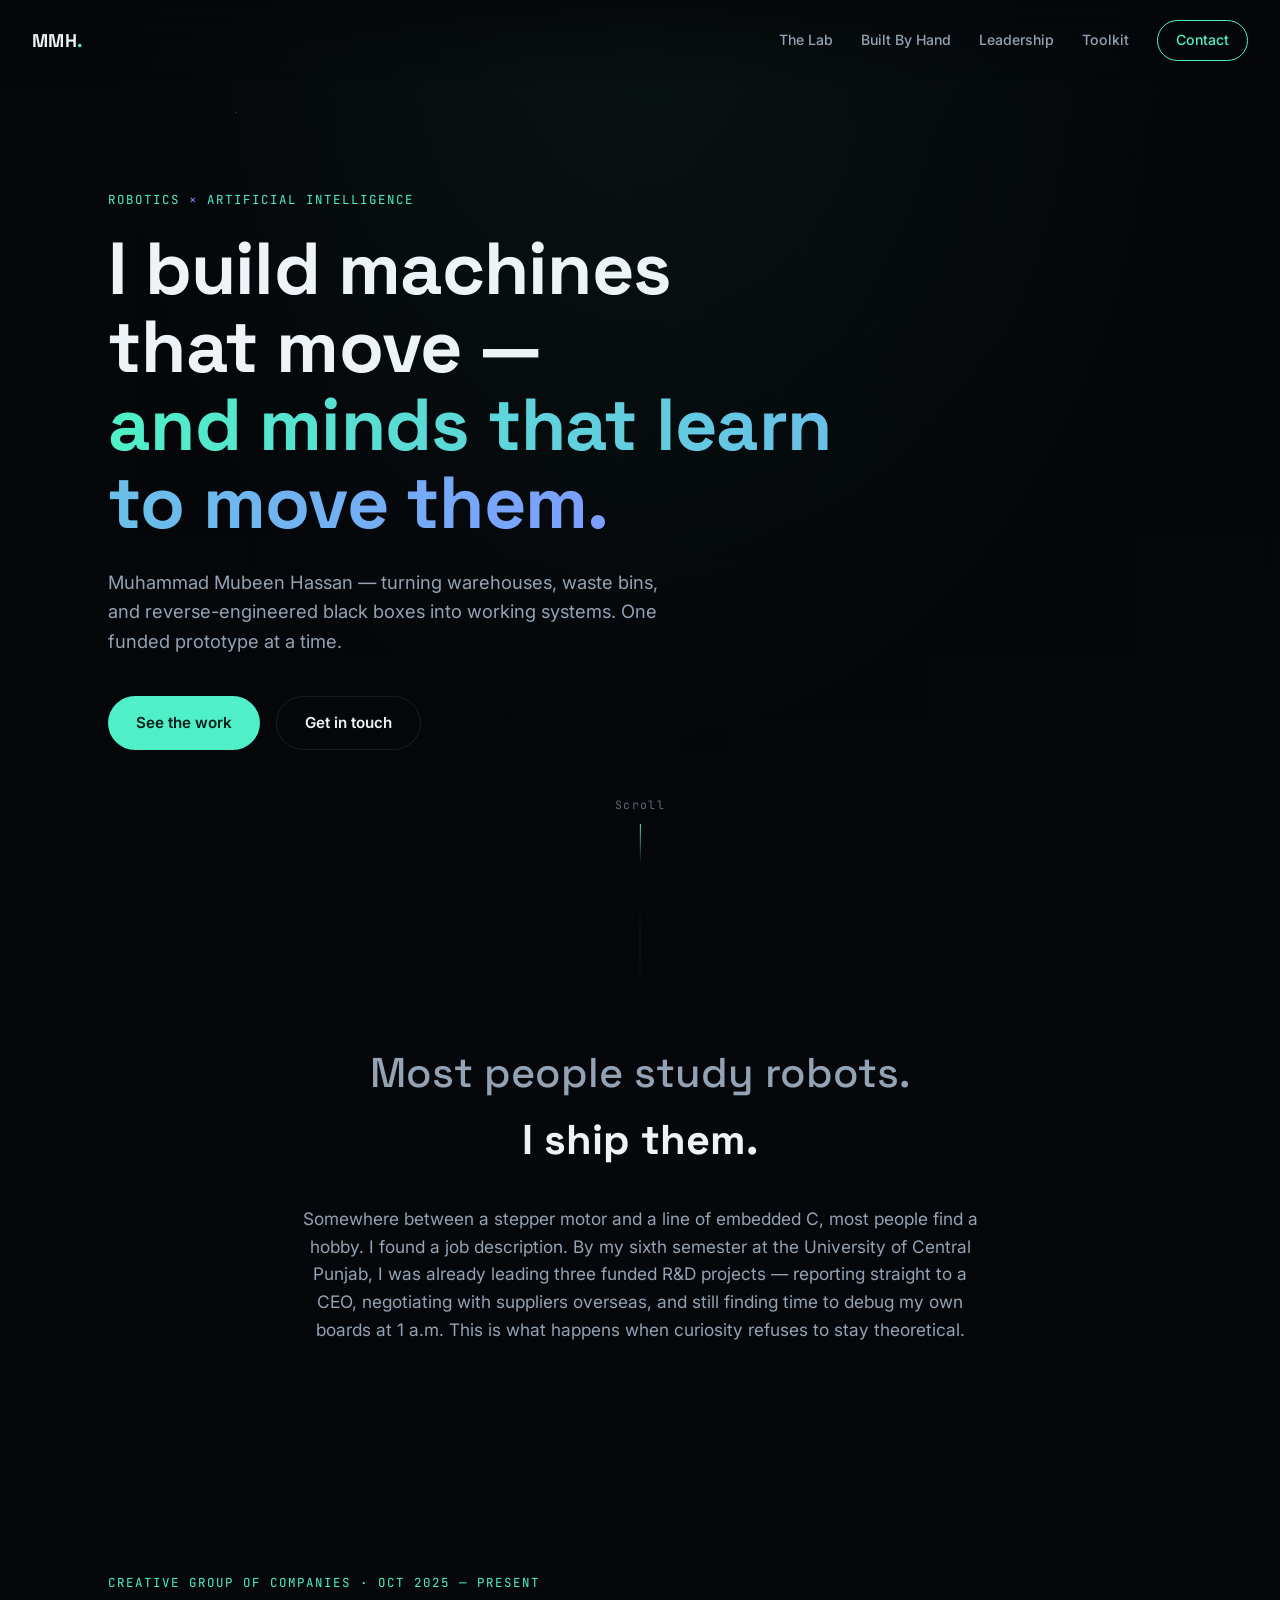
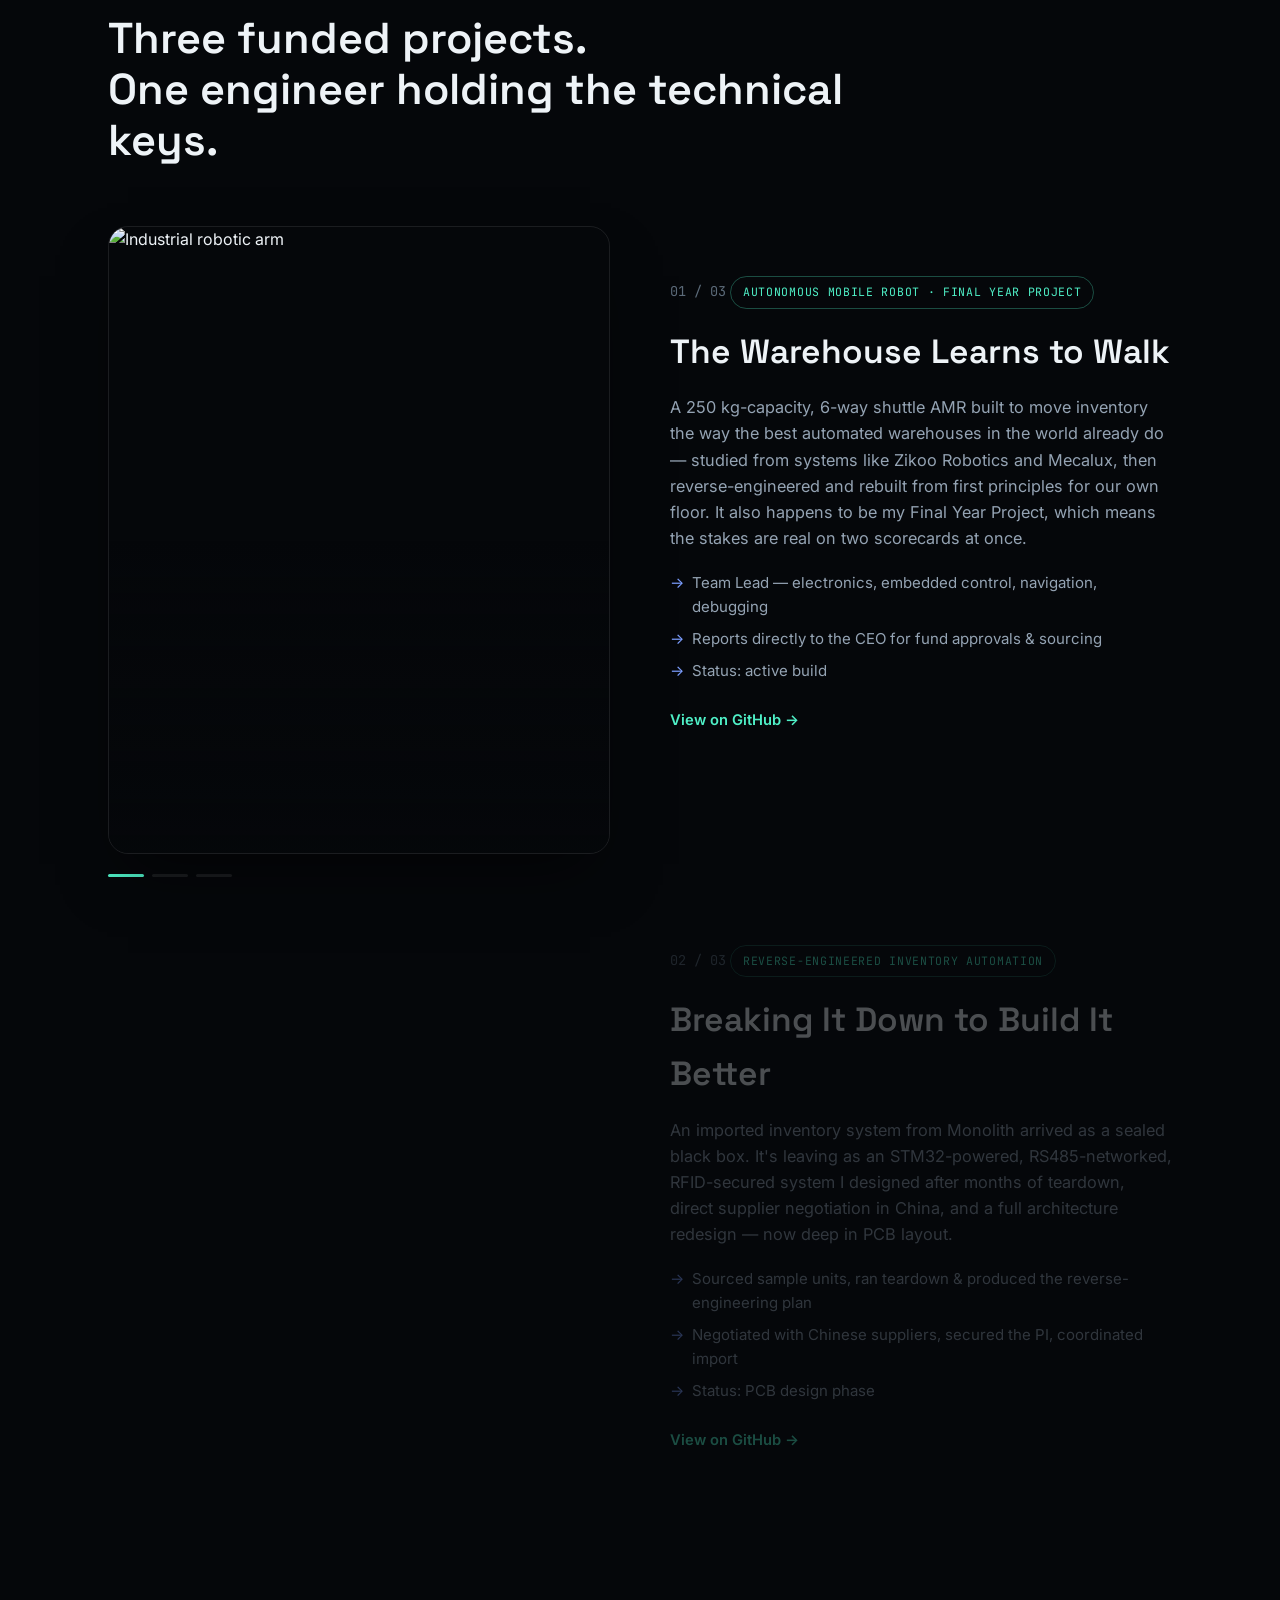
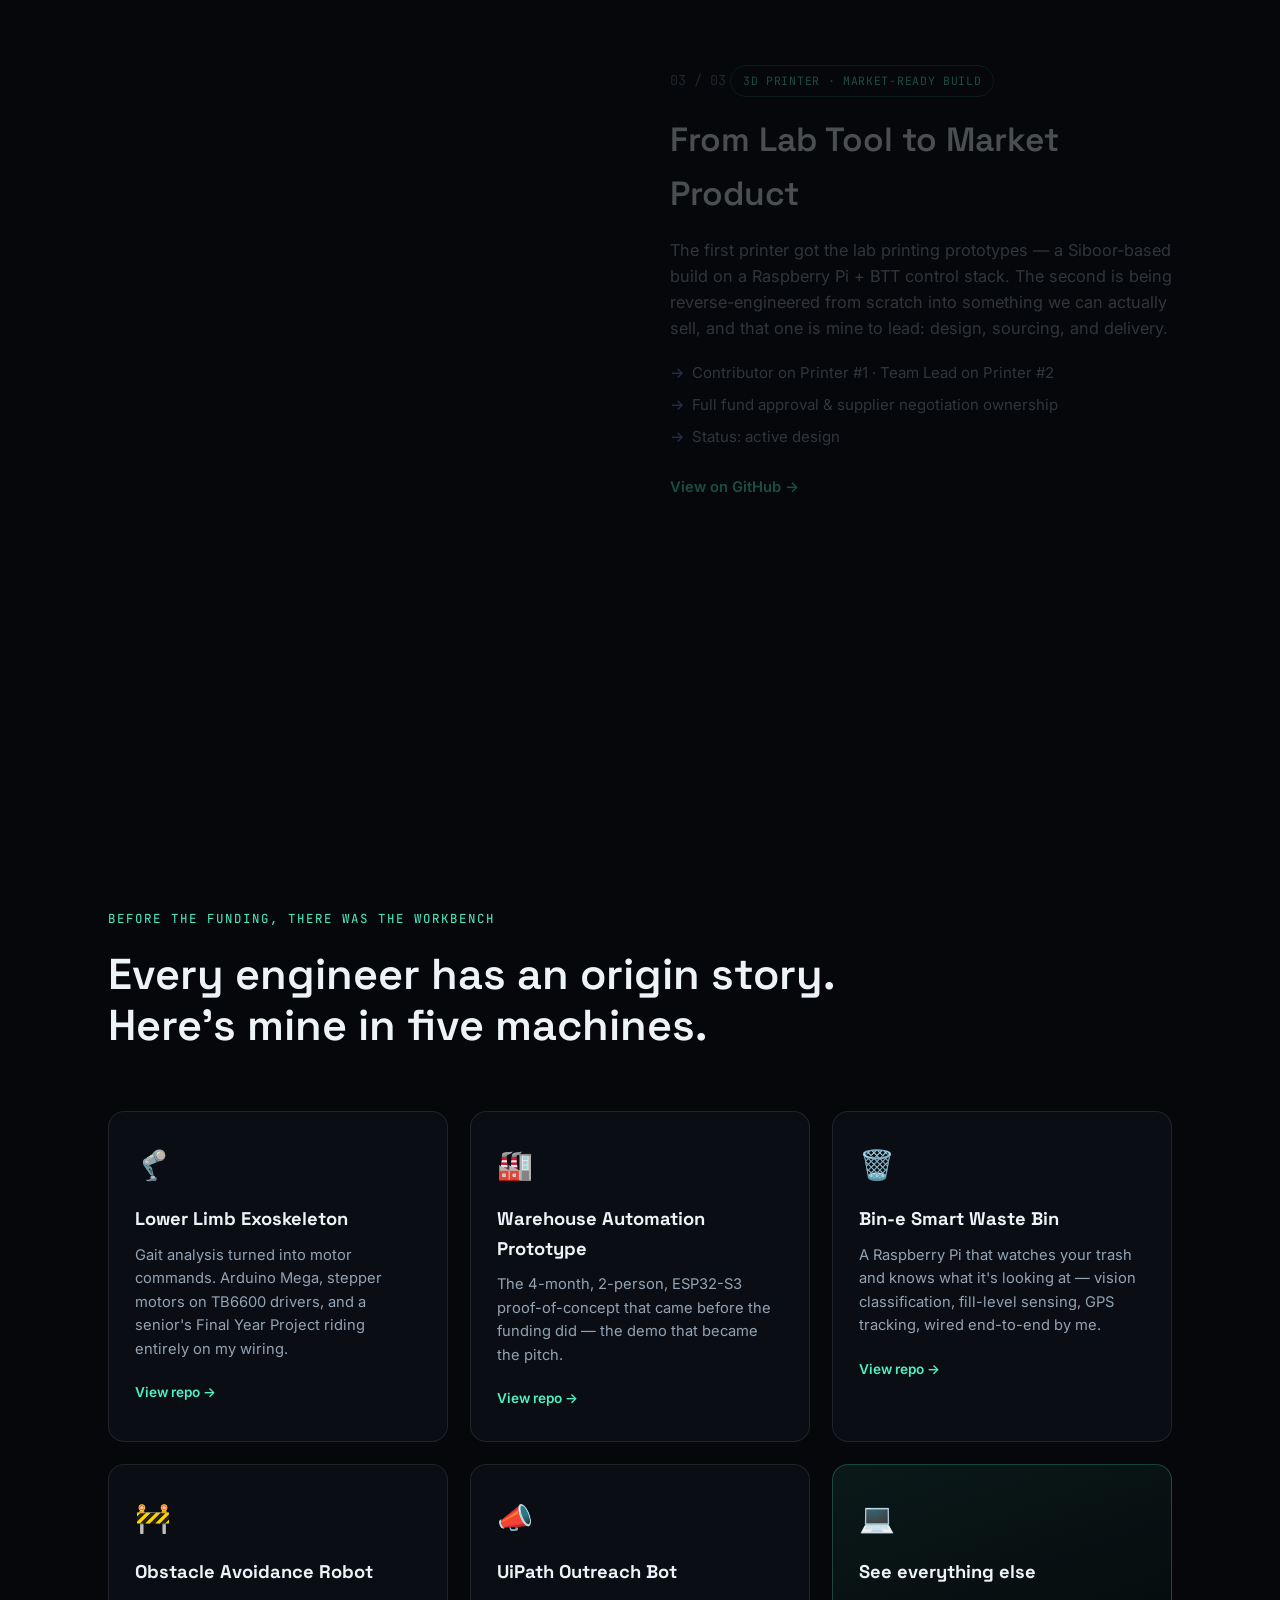
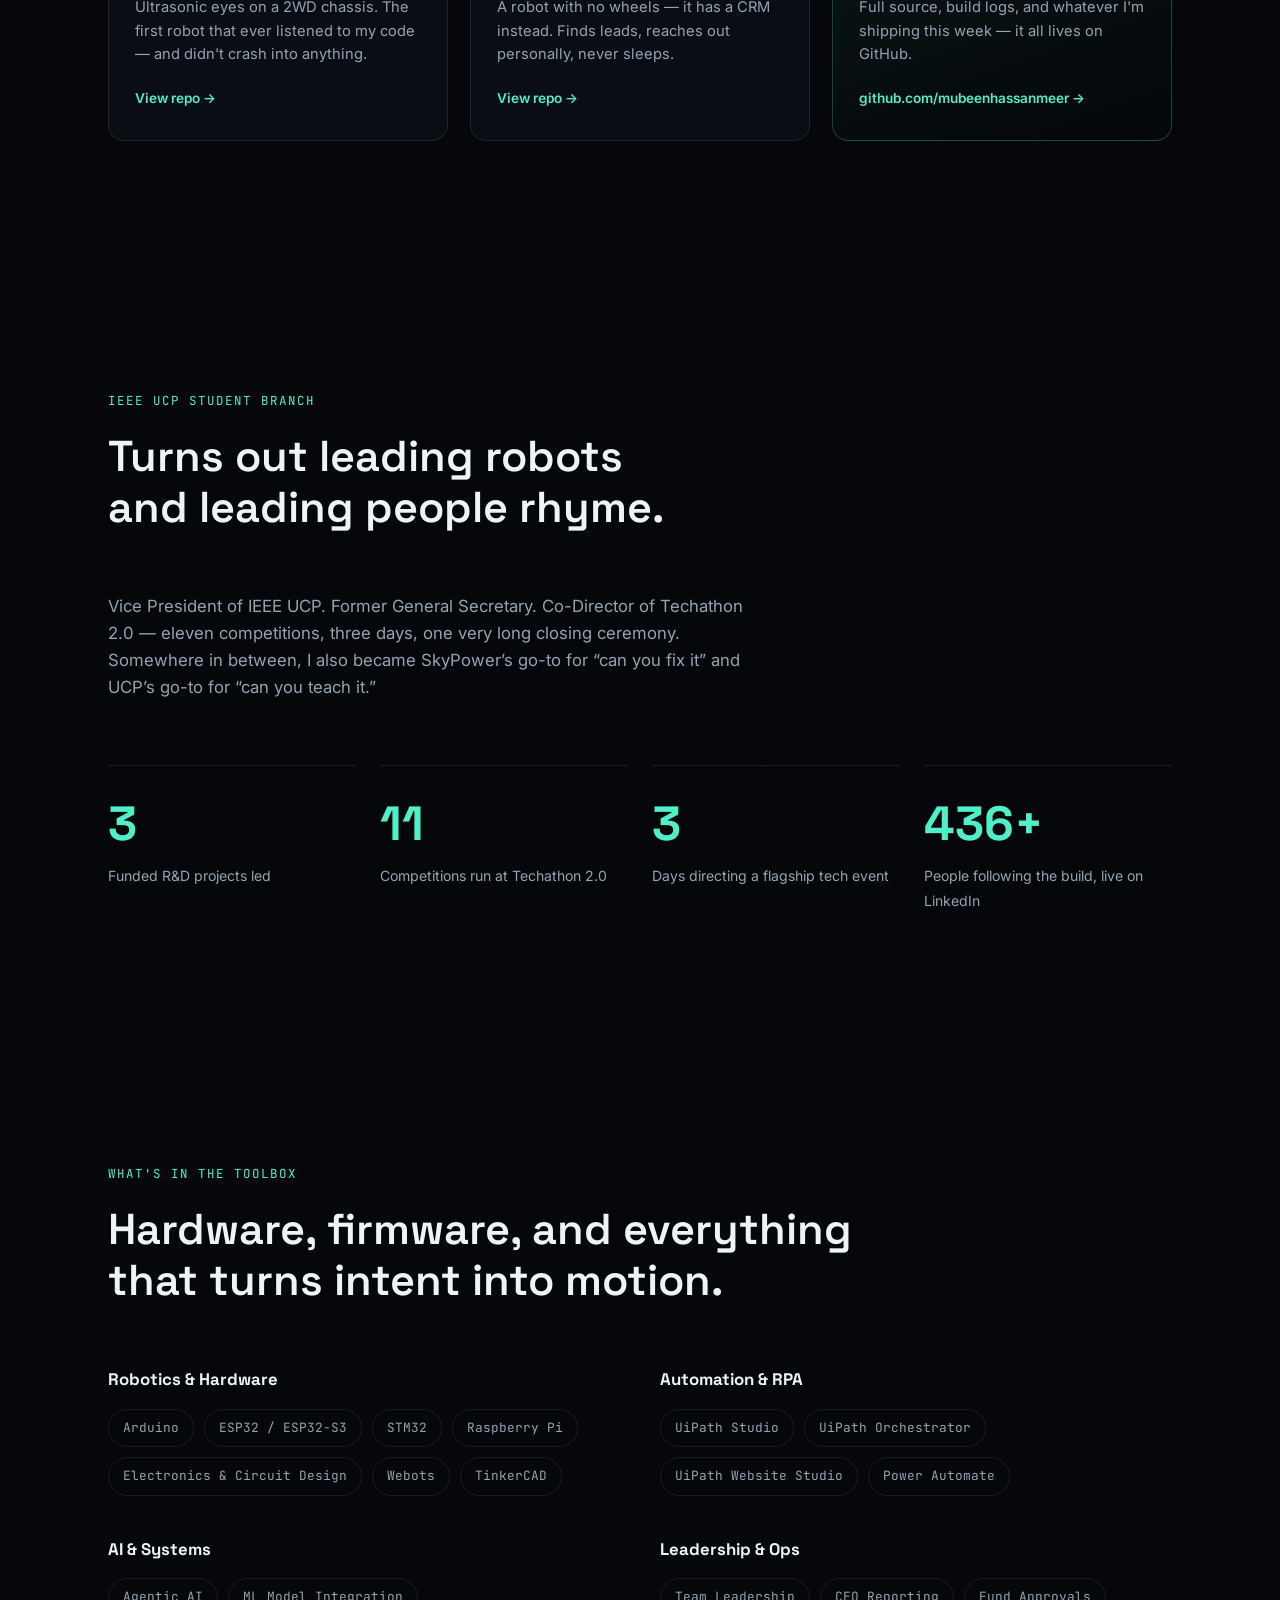
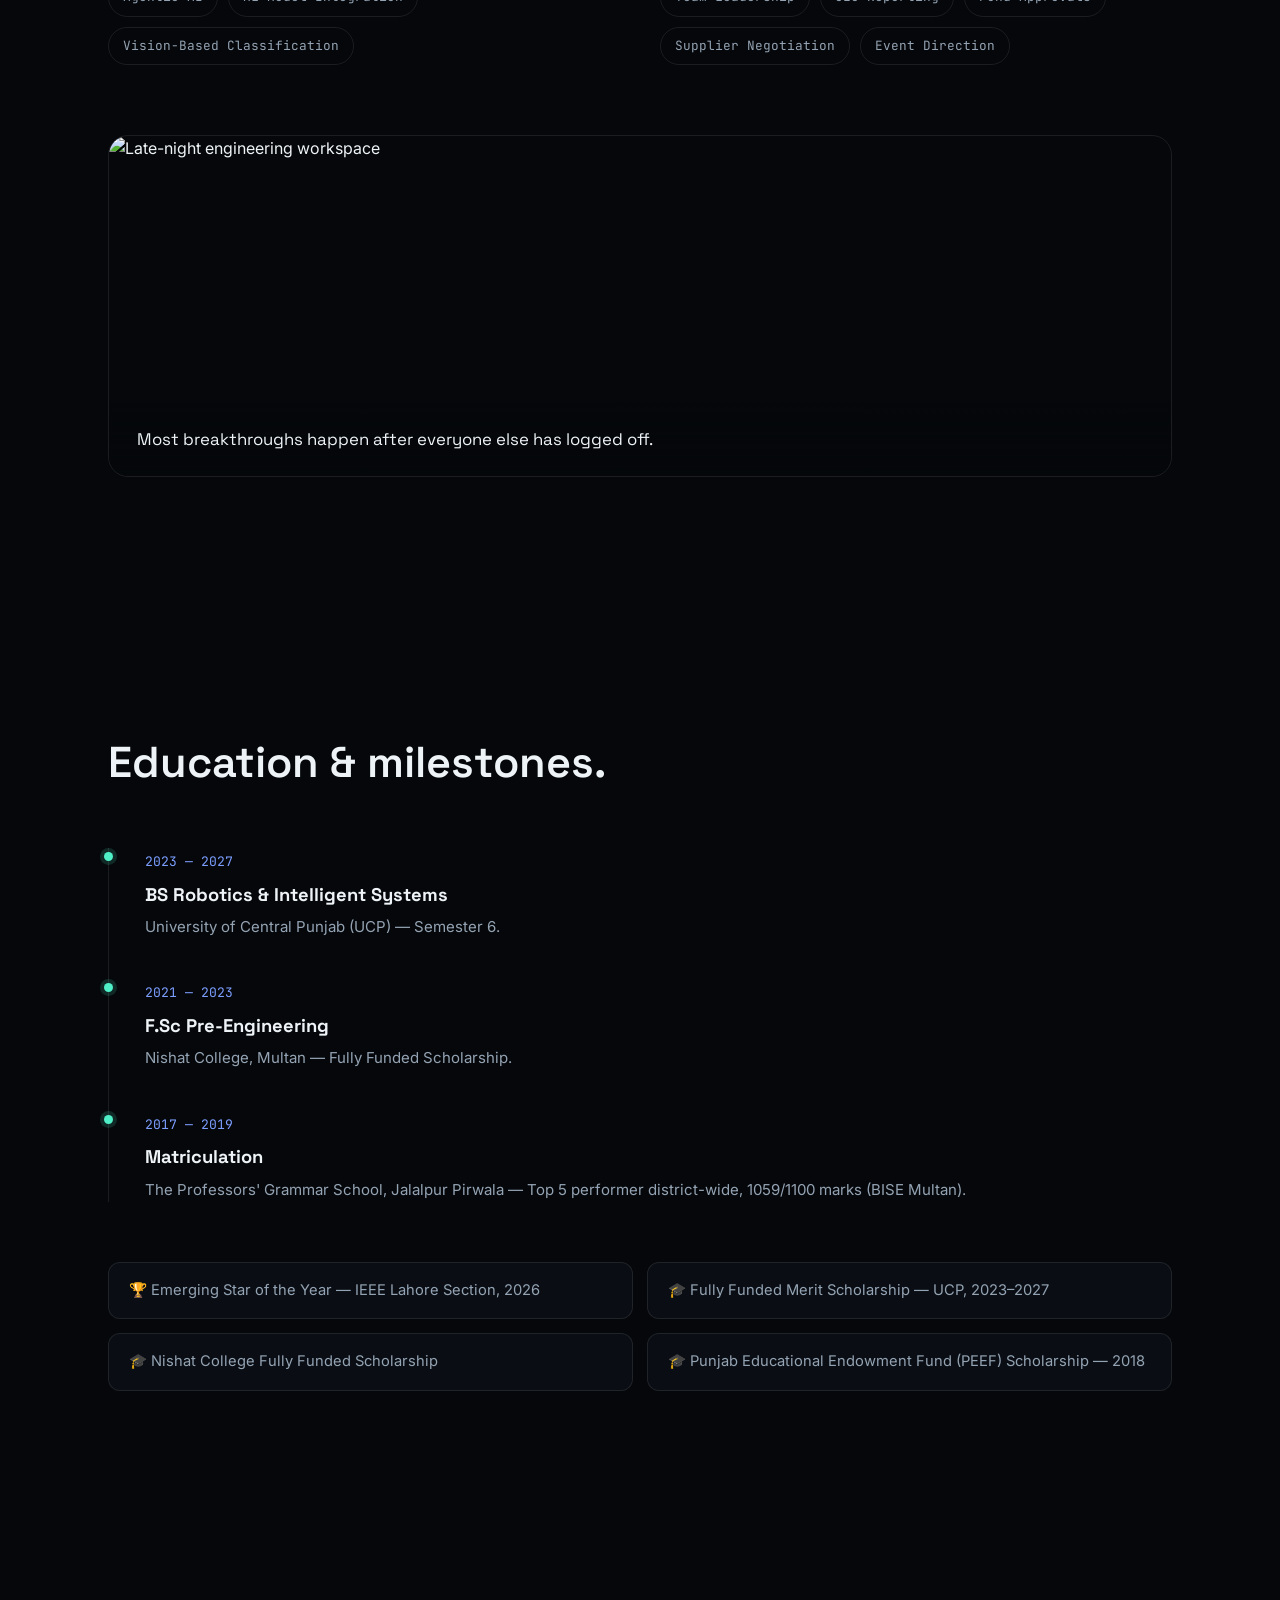
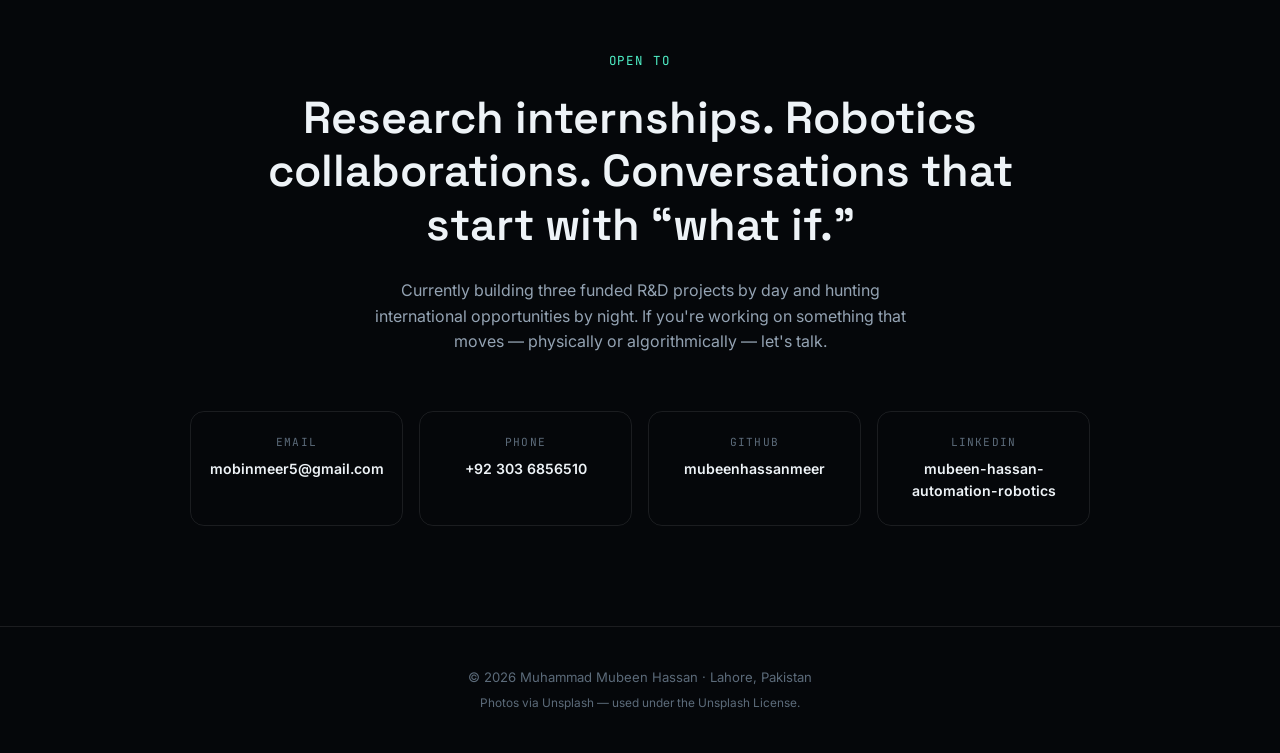
==== index.html @ 5f950a70 "Launch portfolio site: scrollytelling robotics/AI theme" ====
<!DOCTYPE html>
<html lang="en">
<head>
<meta charset="UTF-8">
<meta name="viewport" content="width=device-width, initial-scale=1.0">
<title>Muhammad Mubeen Hassan — Robotics &amp; AI Engineer</title>
<meta name="description" content="Robotics & AI engineer building autonomous machines, reverse-engineering industrial systems, and leading funded R&D teams.">
<link rel="preconnect" href="https://fonts.googleapis.com">
<link rel="preconnect" href="https://fonts.gstatic.com" crossorigin>
<link href="https://fonts.googleapis.com/css2?family=Space+Grotesk:wght@400;500;600;700&family=Inter:wght@400;500;600;700;800&family=JetBrains+Mono:wght@400;500&display=swap" rel="stylesheet">
<link rel="stylesheet" href="style.css">
</head>
<body>

<div class="grain"></div>
<div class="progress-bar" id="progressBar"></div>

<nav class="nav">
  <a href="#top" class="nav-logo">MMH<span class="dot">.</span></a>
  <button class="nav-toggle" id="navToggle" aria-label="Toggle menu">
    <span></span><span></span><span></span>
  </button>
  <div class="nav-links" id="navLinks">
    <a href="#lab" data-nav>The Lab</a>
    <a href="#garage" data-nav>Built By Hand</a>
    <a href="#command" data-nav>Leadership</a>
    <a href="#toolkit" data-nav>Toolkit</a>
    <a href="#contact" data-nav class="nav-cta">Contact</a>
  </div>
</nav>

<!-- ============ HERO ============ -->
<header class="hero" id="top">
  <canvas id="particles"></canvas>
  <div class="hero-bg" style="background-image:url('https://images.unsplash.com/photo-1694903089438-bf28d4697d9a?auto=format&fit=crop&w=2400&q=80');"></div>
  <div class="hero-overlay"></div>
  <div class="hero-content">
    <p class="eyebrow reveal">ROBOTICS <span class="x">×</span> ARTIFICIAL INTELLIGENCE</p>
    <h1 class="hero-title reveal">
      I build machines<br> that move —<br>
      <span class="accent-text">and minds that learn<br> to move them.</span>
    </h1>
    <p class="hero-sub reveal">Muhammad Mubeen Hassan — turning warehouses, waste bins, and reverse-engineered black boxes into working systems. One funded prototype at a time.</p>
    <div class="hero-cta reveal">
      <a href="#lab" class="btn btn-primary">See the work</a>
      <a href="#contact" class="btn btn-ghost">Get in touch</a>
    </div>
  </div>
  <div class="scroll-cue">
    <span>Scroll</span>
    <div class="scroll-line"></div>
  </div>
</header>

<!-- ============ MANIFESTO ============ -->
<section class="manifesto">
  <div class="circuit-divider" aria-hidden="true"></div>
  <div class="container">
    <p class="reveal manifesto-line">Most people study robots.</p>
    <p class="reveal manifesto-line manifesto-strong">I ship them.</p>
    <p class="reveal manifesto-body">
      Somewhere between a stepper motor and a line of embedded C, most people find a hobby.
      I found a job description. By my sixth semester at the University of Central Punjab, I was
      already leading three funded R&amp;D projects — reporting straight to a CEO, negotiating with
      suppliers overseas, and still finding time to debug my own boards at 1 a.m. This is what
      happens when curiosity refuses to stay theoretical.
    </p>
  </div>
</section>

<!-- ============ THE LAB — SCROLLYTELLING ============ -->
<section class="lab" id="lab">
  <div class="container">
    <p class="eyebrow reveal">CREATIVE GROUP OF COMPANIES · OCT 2025 — PRESENT</p>
    <h2 class="section-title reveal">Three funded projects.<br>One engineer holding the technical keys.</h2>
  </div>

  <div class="lab-scroller">
    <div class="lab-sticky">
      <div class="lab-sticky-inner">
        <div class="lab-image-stack">
          <img src="https://images.unsplash.com/photo-1716191299980-a6e8827ba10b?auto=format&fit=crop&w=1600&q=80" alt="Industrial robotic arm" class="lab-img active" data-lab-img="1">
          <img src="https://images.unsplash.com/photo-1518770660439-4636190af475?auto=format&fit=crop&w=1600&q=80" alt="Circuit board macro" class="lab-img" data-lab-img="2">
          <img src="https://images.unsplash.com/photo-1563520240344-52b067aa5f84?auto=format&fit=crop&w=1600&q=80" alt="3D printer" class="lab-img" data-lab-img="3">
        </div>
        <div class="lab-progress">
          <span data-lab-dot="1" class="active"></span>
          <span data-lab-dot="2"></span>
          <span data-lab-dot="3"></span>
        </div>
      </div>
    </div>

    <div class="lab-panels">
      <article class="lab-panel" data-lab-panel="1">
        <span class="lab-num">01 / 03</span>
        <span class="lab-tag">Autonomous Mobile Robot · Final Year Project</span>
        <h3>The Warehouse Learns to Walk</h3>
        <p>A 250 kg-capacity, 6-way shuttle AMR built to move inventory the way the best
        automated warehouses in the world already do — studied from systems like Zikoo Robotics
        and Mecalux, then reverse-engineered and rebuilt from first principles for our own floor.
        It also happens to be my Final Year Project, which means the stakes are real on two
        scorecards at once.</p>
        <ul class="lab-facts">
          <li>Team Lead — electronics, embedded control, navigation, debugging</li>
          <li>Reports directly to the CEO for fund approvals &amp; sourcing</li>
          <li>Status: active build</li>
        </ul>
        <a href="https://github.com/mubeenhassanmeer/amr-warehouse-robot" target="_blank" rel="noopener" class="lab-link">View on GitHub →</a>
      </article>

      <article class="lab-panel" data-lab-panel="2">
        <span class="lab-num">02 / 03</span>
        <span class="lab-tag">Reverse-Engineered Inventory Automation</span>
        <h3>Breaking It Down to Build It Better</h3>
        <p>An imported inventory system from Monolith arrived as a sealed black box. It's leaving
        as an STM32-powered, RS485-networked, RFID-secured system I designed after months of
        teardown, direct supplier negotiation in China, and a full architecture redesign — now deep
        in PCB layout.</p>
        <ul class="lab-facts">
          <li>Sourced sample units, ran teardown &amp; produced the reverse-engineering plan</li>
          <li>Negotiated with Chinese suppliers, secured the PI, coordinated import</li>
          <li>Status: PCB design phase</li>
        </ul>
        <a href="https://github.com/mubeenhassanmeer/inventory-automation-reverse-engineered" target="_blank" rel="noopener" class="lab-link">View on GitHub →</a>
      </article>

      <article class="lab-panel" data-lab-panel="3">
        <span class="lab-num">03 / 03</span>
        <span class="lab-tag">3D Printer · Market-Ready Build</span>
        <h3>From Lab Tool to Market Product</h3>
        <p>The first printer got the lab printing prototypes — a Siboor-based build on a Raspberry
        Pi + BTT control stack. The second is being reverse-engineered from scratch into something
        we can actually sell, and that one is mine to lead: design, sourcing, and delivery.</p>
        <ul class="lab-facts">
          <li>Contributor on Printer #1 · Team Lead on Printer #2</li>
          <li>Full fund approval &amp; supplier negotiation ownership</li>
          <li>Status: active design</li>
        </ul>
        <a href="https://github.com/mubeenhassanmeer/3d-printer-build" target="_blank" rel="noopener" class="lab-link">View on GitHub →</a>
      </article>
    </div>
  </div>
</section>

<!-- ============ BUILT BY HAND ============ -->
<section class="garage" id="garage">
  <div class="container">
    <p class="eyebrow reveal">BEFORE THE FUNDING, THERE WAS THE WORKBENCH</p>
    <h2 class="section-title reveal">Every engineer has an origin story.<br>Here's mine in five machines.</h2>

    <div class="garage-grid">
      <a class="garage-card reveal" href="https://github.com/mubeenhassanmeer/lower-limb-exoskeleton" target="_blank" rel="noopener">
        <span class="garage-icon">🦿</span>
        <h3>Lower Limb Exoskeleton</h3>
        <p>Gait analysis turned into motor commands. Arduino Mega, stepper motors on TB6600
        drivers, and a senior's Final Year Project riding entirely on my wiring.</p>
        <span class="garage-more">View repo →</span>
      </a>
      <a class="garage-card reveal" href="https://github.com/mubeenhassanmeer/warehouse-automation-prototype" target="_blank" rel="noopener">
        <span class="garage-icon">🏭</span>
        <h3>Warehouse Automation Prototype</h3>
        <p>The 4-month, 2-person, ESP32-S3 proof-of-concept that came before the funding did —
        the demo that became the pitch.</p>
        <span class="garage-more">View repo →</span>
      </a>
      <a class="garage-card reveal" href="https://github.com/mubeenhassanmeer/bin-e-smart-waste-bin" target="_blank" rel="noopener">
        <span class="garage-icon">🗑️</span>
        <h3>Bin-e Smart Waste Bin</h3>
        <p>A Raspberry Pi that watches your trash and knows what it's looking at — vision
        classification, fill-level sensing, GPS tracking, wired end-to-end by me.</p>
        <span class="garage-more">View repo →</span>
      </a>
      <a class="garage-card reveal" href="https://github.com/mubeenhassanmeer/obstacle-avoidance-robot" target="_blank" rel="noopener">
        <span class="garage-icon">🚧</span>
        <h3>Obstacle Avoidance Robot</h3>
        <p>Ultrasonic eyes on a 2WD chassis. The first robot that ever listened to my code —
        and didn't crash into anything.</p>
        <span class="garage-more">View repo →</span>
      </a>
      <a class="garage-card reveal" href="https://github.com/mubeenhassanmeer/uipath-autonomous-outreach-robot" target="_blank" rel="noopener">
        <span class="garage-icon">📣</span>
        <h3>UiPath Outreach Bot</h3>
        <p>A robot with no wheels — it has a CRM instead. Finds leads, reaches out personally,
        never sleeps.</p>
        <span class="garage-more">View repo →</span>
      </a>
      <a class="garage-card garage-card-cta reveal" href="https://github.com/mubeenhassanmeer" target="_blank" rel="noopener">
        <span class="garage-icon">💻</span>
        <h3>See everything else</h3>
        <p>Full source, build logs, and whatever I'm shipping this week — it all lives on GitHub.</p>
        <span class="garage-more">github.com/mubeenhassanmeer →</span>
      </a>
    </div>
  </div>
</section>

<!-- ============ COMMAND & COORDINATE ============ -->
<section class="command" id="command">
  <div class="command-bg" style="background-image:url('https://images.unsplash.com/photo-1767955063920-afa336498158?auto=format&fit=crop&w=2000&q=80');"></div>
  <div class="command-overlay"></div>
  <div class="container">
    <p class="eyebrow reveal">IEEE UCP STUDENT BRANCH</p>
    <h2 class="section-title reveal">Turns out leading robots<br>and leading people rhyme.</h2>
    <p class="reveal command-body">
      Vice President of IEEE UCP. Former General Secretary. Co-Director of Techathon 2.0 — eleven
      competitions, three days, one very long closing ceremony. Somewhere in between, I also
      became SkyPower&rsquo;s go-to for &ldquo;can you fix it&rdquo; and UCP&rsquo;s go-to for &ldquo;can you teach it.&rdquo;
    </p>

    <div class="stats-row">
      <div class="stat reveal">
        <span class="stat-num" data-count="3">0</span>
        <span class="stat-label">Funded R&amp;D projects led</span>
      </div>
      <div class="stat reveal">
        <span class="stat-num" data-count="11">0</span>
        <span class="stat-label">Competitions run at Techathon 2.0</span>
      </div>
      <div class="stat reveal">
        <span class="stat-num" data-count="3">0</span>
        <span class="stat-label">Days directing a flagship tech event</span>
      </div>
      <div class="stat reveal">
        <span class="stat-num" data-count="436" data-suffix="+">0</span>
        <span class="stat-label">People following the build, live on LinkedIn</span>
      </div>
    </div>
  </div>
</section>

<!-- ============ TOOLKIT ============ -->
<section class="toolkit" id="toolkit">
  <div class="container">
    <p class="eyebrow reveal">WHAT'S IN THE TOOLBOX</p>
    <h2 class="section-title reveal">Hardware, firmware, and everything<br>that turns intent into motion.</h2>

    <div class="toolkit-grid">
      <div class="toolkit-cat reveal">
        <h4>Robotics &amp; Hardware</h4>
        <div class="pills">
          <span>Arduino</span><span>ESP32 / ESP32-S3</span><span>STM32</span><span>Raspberry Pi</span>
          <span>Electronics &amp; Circuit Design</span><span>Webots</span><span>TinkerCAD</span>
        </div>
      </div>
      <div class="toolkit-cat reveal">
        <h4>Automation &amp; RPA</h4>
        <div class="pills">
          <span>UiPath Studio</span><span>UiPath Orchestrator</span><span>UiPath Website Studio</span><span>Power Automate</span>
        </div>
      </div>
      <div class="toolkit-cat reveal">
        <h4>AI &amp; Systems</h4>
        <div class="pills">
          <span>Agentic AI</span><span>ML Model Integration</span><span>Vision-Based Classification</span>
        </div>
      </div>
      <div class="toolkit-cat reveal">
        <h4>Leadership &amp; Ops</h4>
        <div class="pills">
          <span>Team Leadership</span><span>CEO Reporting</span><span>Fund Approvals</span><span>Supplier Negotiation</span><span>Event Direction</span>
        </div>
      </div>
    </div>

    <div class="toolkit-photo reveal">
      <img src="https://images.unsplash.com/photo-1753715613434-9c7cb58876b9?auto=format&fit=crop&w=1600&q=80" alt="Late-night engineering workspace">
      <div class="toolkit-photo-caption">Most breakthroughs happen after everyone else has logged off.</div>
    </div>
  </div>
</section>

<!-- ============ TIMELINE ============ -->
<section class="timeline-section" id="timeline">
  <div class="container">
    <p class="eyebrow reveal">HOW I GOT HERE</p>
    <h2 class="section-title reveal">Education &amp; milestones.</h2>

    <div class="timeline">
      <div class="tl-item reveal">
        <span class="tl-year">2023 — 2027</span>
        <h4>BS Robotics &amp; Intelligent Systems</h4>
        <p>University of Central Punjab (UCP) — Semester 6.</p>
      </div>
      <div class="tl-item reveal">
        <span class="tl-year">2021 — 2023</span>
        <h4>F.Sc Pre-Engineering</h4>
        <p>Nishat College, Multan — Fully Funded Scholarship.</p>
      </div>
      <div class="tl-item reveal">
        <span class="tl-year">2017 — 2019</span>
        <h4>Matriculation</h4>
        <p>The Professors' Grammar School, Jalalpur Pirwala — Top 5 performer district-wide, 1059/1100 marks (BISE Multan).</p>
      </div>
    </div>

    <div class="achievements reveal">
      <div class="ach">🏆 Emerging Star of the Year — IEEE Lahore Section, 2026</div>
      <div class="ach">🎓 Fully Funded Merit Scholarship — UCP, 2023–2027</div>
      <div class="ach">🎓 Nishat College Fully Funded Scholarship</div>
      <div class="ach">🎓 Punjab Educational Endowment Fund (PEEF) Scholarship — 2018</div>
    </div>
  </div>
</section>

<!-- ============ CONTACT ============ -->
<section class="contact" id="contact">
  <div class="container">
    <p class="eyebrow reveal">OPEN TO</p>
    <h2 class="contact-title reveal">Research internships. Robotics<br>collaborations. Conversations that<br>start with &ldquo;what if.&rdquo;</h2>
    <p class="reveal contact-body">Currently building three funded R&amp;D projects by day and hunting international
      opportunities by night. If you're working on something that moves — physically or
      algorithmically — let's talk.</p>

    <div class="contact-links reveal">
      <a href="mailto:mobinmeer5@gmail.com" class="contact-link">
        <span class="cl-label">Email</span>
        <span class="cl-value">mobinmeer5@gmail.com</span>
      </a>
      <a href="tel:+923036856510" class="contact-link">
        <span class="cl-label">Phone</span>
        <span class="cl-value">+92 303 6856510</span>
      </a>
      <a href="https://github.com/mubeenhassanmeer" target="_blank" rel="noopener" class="contact-link">
        <span class="cl-label">GitHub</span>
        <span class="cl-value">mubeenhassanmeer</span>
      </a>
      <a href="https://www.linkedin.com/in/mubeen-hassan-automation-robotics" target="_blank" rel="noopener" class="contact-link">
        <span class="cl-label">LinkedIn</span>
        <span class="cl-value">mubeen-hassan-automation-robotics</span>
      </a>
    </div>
  </div>
</section>

<footer class="footer">
  <p>© 2026 Muhammad Mubeen Hassan · Lahore, Pakistan</p>
  <p class="footer-credit">Photos via Unsplash — used under the Unsplash License.</p>
</footer>

<script src="script.js"></script>
</body>
</html>
---- style.css ----
/* ===== Tokens ===== */
:root {
  --bg: #05070a;
  --bg-1: #0a0e14;
  --bg-2: #0d131b;
  --ink: #eef3f7;
  --ink-dim: #94a3b3;
  --ink-dimmer: #5c6b7a;
  --accent: #4ff0c7;
  --accent-2: #7c9eff;
  --accent-warm: #ff9b6a;
  --line: rgba(255,255,255,0.09);
  --font-head: 'Space Grotesk', -apple-system, sans-serif;
  --font-body: 'Inter', -apple-system, sans-serif;
  --font-mono: 'JetBrains Mono', monospace;
  --container: 1120px;
}

* { box-sizing: border-box; margin: 0; padding: 0; }
html { scroll-behavior: smooth; }

body {
  background: var(--bg);
  color: var(--ink);
  font-family: var(--font-body);
  line-height: 1.6;
  overflow-x: hidden;
}

.container { max-width: var(--container); margin: 0 auto; padding: 0 28px; }

a { color: inherit; text-decoration: none; }
img { max-width: 100%; display: block; }

/* film grain / vignette texture for depth */
.grain {
  position: fixed; inset: 0; pointer-events: none; z-index: 1;
  background-image: radial-gradient(ellipse at 50% 0%, rgba(79,240,199,0.05), transparent 60%);
  mix-blend-mode: screen;
}

.progress-bar {
  position: fixed; top: 0; left: 0; height: 3px; width: 0%;
  background: linear-gradient(90deg, var(--accent), var(--accent-2));
  z-index: 200; transition: width 0.1s linear;
}

/* ===== Reveal animation ===== */
.reveal {
  opacity: 0;
  transform: translateY(28px);
  transition: opacity 0.8s cubic-bezier(.16,1,.3,1), transform 0.8s cubic-bezier(.16,1,.3,1);
}
.reveal.in-view { opacity: 1; transform: translateY(0); }

/* ===== Nav ===== */
.nav {
  position: fixed; top: 0; left: 0; right: 0; z-index: 100;
  display: flex; justify-content: space-between; align-items: center;
  padding: 20px 32px;
  background: linear-gradient(to bottom, rgba(5,7,10,0.85), transparent);
  backdrop-filter: blur(6px);
}
.nav-logo { font-family: var(--font-head); font-weight: 700; font-size: 1.15rem; letter-spacing: 0.02em; }
.nav-logo .dot { color: var(--accent); }
.nav-links { display: flex; gap: 28px; align-items: center; }
.nav-links a { font-size: 0.88rem; color: var(--ink-dim); font-weight: 500; transition: color 0.2s; }
.nav-links a:hover, .nav-links a.active { color: var(--ink); }
.nav-cta {
  padding: 8px 18px; border: 1px solid var(--accent); border-radius: 999px; color: var(--accent) !important;
}
.nav-toggle { display: none; flex-direction: column; gap: 5px; background: none; border: none; cursor: pointer; padding: 4px; z-index: 101; }
.nav-toggle span { width: 22px; height: 2px; background: var(--ink); display: block; }

/* ===== Hero ===== */
.hero {
  position: relative;
  min-height: 100svh;
  display: flex;
  align-items: center;
  overflow: hidden;
}
#particles { position: absolute; inset: 0; z-index: 1; opacity: 0.5; }
.hero-bg {
  position: absolute; inset: 0;
  background-size: cover; background-position: center;
  transform: scale(1.1);
  will-change: transform;
}
.hero-overlay {
  position: absolute; inset: 0;
  background:
    linear-gradient(180deg, rgba(5,7,10,0.55) 0%, rgba(5,7,10,0.75) 55%, var(--bg) 100%),
    linear-gradient(90deg, rgba(5,7,10,0.9) 0%, rgba(5,7,10,0.35) 55%, rgba(5,7,10,0.75) 100%);
}
.hero-content {
  position: relative; z-index: 2;
  max-width: var(--container);
  margin: 0 auto;
  padding: 140px 28px 100px;
  width: 100%;
}
.eyebrow {
  font-family: var(--font-mono);
  color: var(--accent);
  font-size: 0.78rem;
  letter-spacing: 0.16em;
  text-transform: uppercase;
  margin-bottom: 20px;
}
.eyebrow .x { color: var(--accent-2); }
.hero-title {
  font-family: var(--font-head);
  font-weight: 700;
  font-size: clamp(2.4rem, 6.5vw, 4.6rem);
  line-height: 1.06;
  letter-spacing: -0.01em;
  max-width: 780px;
}
.accent-text {
  background: linear-gradient(90deg, var(--accent), var(--accent-2));
  -webkit-background-clip: text; background-clip: text; color: transparent;
}
.hero-sub {
  margin-top: 26px;
  font-size: 1.15rem;
  color: var(--ink-dim);
  max-width: 560px;
}
.hero-cta { margin-top: 40px; display: flex; gap: 16px; flex-wrap: wrap; }

.btn {
  display: inline-flex; align-items: center; gap: 8px;
  padding: 14px 28px; border-radius: 999px;
  font-weight: 600; font-size: 0.95rem;
  transition: transform 0.25s, box-shadow 0.25s, background 0.25s;
}
.btn-primary { background: var(--accent); color: #06201a; }
.btn-primary:hover { transform: translateY(-2px); box-shadow: 0 12px 30px -8px rgba(79,240,199,0.5); }
.btn-ghost { border: 1px solid var(--line); color: var(--ink); }
.btn-ghost:hover { border-color: var(--ink-dim); transform: translateY(-2px); }

.scroll-cue {
  position: absolute; bottom: 36px; left: 50%; transform: translateX(-50%);
  z-index: 2; display: flex; flex-direction: column; align-items: center; gap: 10px;
  color: var(--ink-dimmer); font-family: var(--font-mono); font-size: 0.72rem; letter-spacing: 0.12em;
}
.scroll-line { width: 1px; height: 40px; background: linear-gradient(var(--accent), transparent); animation: scrollPulse 2s ease-in-out infinite; }
@keyframes scrollPulse { 0%,100% { opacity: 0.3; } 50% { opacity: 1; } }

/* ===== Manifesto ===== */
.manifesto { position: relative; padding: 140px 0 110px; text-align: center; }
.circuit-divider {
  position: absolute; top: 0; left: 50%; transform: translateX(-50%);
  width: 1px; height: 90px;
  background: linear-gradient(var(--bg), var(--line), var(--bg));
}
.manifesto-line {
  font-family: var(--font-head);
  font-size: clamp(1.6rem, 4vw, 2.6rem);
  font-weight: 500;
  color: var(--ink-dim);
}
.manifesto-strong {
  font-weight: 700;
  color: var(--ink);
  margin-bottom: 32px;
}
.manifesto-body {
  max-width: 680px; margin: 0 auto; color: var(--ink-dim);
  font-size: 1.08rem;
}

/* ===== Section shared ===== */
.section-title {
  font-family: var(--font-head);
  font-weight: 600;
  font-size: clamp(1.8rem, 4vw, 2.7rem);
  line-height: 1.18;
  margin: 18px 0 60px;
  max-width: 760px;
}

/* ===== The Lab (scrollytelling) ===== */
.lab { padding: 120px 0 40px; position: relative; }
.lab-scroller { display: grid; grid-template-columns: 1fr 1fr; gap: 60px; max-width: var(--container); margin: 0 auto; padding: 0 28px; }
.lab-sticky { position: relative; }
.lab-sticky-inner { position: sticky; top: 110px; height: fit-content; }
.lab-image-stack {
  position: relative; aspect-ratio: 4/5; border-radius: 20px; overflow: hidden;
  border: 1px solid var(--line);
  box-shadow: 0 30px 60px -20px rgba(0,0,0,0.6);
}
.lab-img {
  position: absolute; inset: 0; width: 100%; height: 100%; object-fit: cover;
  opacity: 0; transition: opacity 0.7s ease;
}
.lab-img.active { opacity: 1; }
.lab-image-stack::after {
  content: ''; position: absolute; inset: 0;
  background: linear-gradient(180deg, transparent 50%, rgba(5,7,10,0.85) 100%);
}
.lab-progress { display: flex; gap: 8px; margin-top: 20px; }
.lab-progress span { width: 36px; height: 3px; background: var(--line); border-radius: 2px; transition: background 0.3s; }
.lab-progress span.active { background: var(--accent); }

.lab-panels { display: flex; flex-direction: column; gap: 22vh; padding-top: 4vh; padding-bottom: 30vh; }
.lab-panel { opacity: 0.3; transition: opacity 0.4s ease; }
.lab-panel.active { opacity: 1; }
.lab-num { font-family: var(--font-mono); color: var(--ink-dimmer); font-size: 0.85rem; }
.lab-tag {
  display: inline-block; margin: 14px 0 16px;
  font-family: var(--font-mono); font-size: 0.72rem; letter-spacing: 0.06em; text-transform: uppercase;
  color: var(--accent); border: 1px solid rgba(79,240,199,0.3); padding: 6px 12px; border-radius: 999px;
}
.lab-panel h3 { font-family: var(--font-head); font-size: clamp(1.5rem, 3vw, 2.1rem); font-weight: 600; margin-bottom: 16px; }
.lab-panel p { color: var(--ink-dim); font-size: 1.02rem; margin-bottom: 20px; }
.lab-facts { list-style: none; margin-bottom: 24px; }
.lab-facts li { position: relative; padding-left: 22px; color: var(--ink-dim); font-size: 0.94rem; margin-bottom: 8px; }
.lab-facts li::before { content: '→'; position: absolute; left: 0; color: var(--accent-2); }
.lab-link { color: var(--accent); font-weight: 600; font-size: 0.92rem; border-bottom: 1px solid transparent; transition: border-color 0.2s; }
.lab-link:hover { border-color: var(--accent); }

/* ===== Built By Hand ===== */
.garage { padding: 100px 0 120px; }
.garage-grid { display: grid; grid-template-columns: repeat(3, 1fr); gap: 22px; }
.garage-card {
  background: var(--bg-1); border: 1px solid var(--line); border-radius: 16px;
  padding: 30px 26px; display: block; transition: transform 0.3s, border-color 0.3s, background 0.3s;
}
.garage-card:hover { transform: translateY(-6px); border-color: rgba(79,240,199,0.4); background: var(--bg-2); }
.garage-icon { font-size: 1.8rem; display: block; margin-bottom: 16px; }
.garage-card h3 { font-family: var(--font-head); font-size: 1.15rem; margin-bottom: 10px; }
.garage-card p { color: var(--ink-dim); font-size: 0.92rem; margin-bottom: 18px; }
.garage-more { font-size: 0.85rem; color: var(--accent); font-weight: 600; }
.garage-card-cta { background: linear-gradient(160deg, rgba(79,240,199,0.08), transparent); border-color: rgba(79,240,199,0.25); }

/* ===== Command (leadership) ===== */
.command { position: relative; padding: 130px 0; overflow: hidden; }
.command-bg {
  position: absolute; inset: 0; background-size: cover; background-position: center 30%;
  filter: grayscale(0.3);
}
.command-overlay { position: absolute; inset: 0; background: linear-gradient(180deg, var(--bg) 0%, rgba(5,7,10,0.88) 30%, rgba(5,7,10,0.94) 100%); }
.command .container { position: relative; z-index: 2; }
.command-body { max-width: 640px; color: var(--ink-dim); font-size: 1.05rem; margin-bottom: 64px; }

.stats-row { display: grid; grid-template-columns: repeat(4, 1fr); gap: 24px; }
.stat { text-align: left; border-top: 1px solid var(--line); padding-top: 20px; }
.stat-num {
  display: block; font-family: var(--font-head); font-weight: 700;
  font-size: clamp(2.2rem, 4vw, 3rem); color: var(--accent);
}
.stat-label { color: var(--ink-dim); font-size: 0.88rem; }

/* ===== Toolkit ===== */
.toolkit { padding: 120px 0; }
.toolkit-grid { display: grid; grid-template-columns: repeat(2, 1fr); gap: 40px; margin-bottom: 70px; }
.toolkit-cat h4 { font-family: var(--font-head); color: var(--ink); margin-bottom: 16px; font-size: 1.05rem; }
.pills { display: flex; flex-wrap: wrap; gap: 10px; }
.pills span {
  font-family: var(--font-mono); font-size: 0.8rem; color: var(--ink-dim);
  border: 1px solid var(--line); padding: 8px 14px; border-radius: 999px;
  transition: border-color 0.2s, color 0.2s;
}
.pills span:hover { border-color: var(--accent); color: var(--ink); }

.toolkit-photo { position: relative; border-radius: 20px; overflow: hidden; border: 1px solid var(--line); }
.toolkit-photo img { width: 100%; height: 340px; object-fit: cover; filter: saturate(1.1); }
.toolkit-photo-caption {
  position: absolute; left: 0; right: 0; bottom: 0; padding: 24px 28px;
  background: linear-gradient(0deg, rgba(5,7,10,0.9), transparent);
  font-family: var(--font-head); font-size: 1.05rem;
}

/* ===== Timeline ===== */
.timeline-section { padding: 100px 0 130px; }
.timeline { border-left: 1px solid var(--line); padding-left: 36px; display: flex; flex-direction: column; gap: 40px; margin-bottom: 60px; }
.tl-item { position: relative; }
.tl-item::before {
  content: ''; position: absolute; left: -41px; top: 4px; width: 9px; height: 9px;
  border-radius: 50%; background: var(--accent); box-shadow: 0 0 0 4px rgba(79,240,199,0.15);
}
.tl-year { font-family: var(--font-mono); color: var(--accent-2); font-size: 0.82rem; }
.tl-item h4 { font-family: var(--font-head); font-size: 1.15rem; margin: 6px 0; }
.tl-item p { color: var(--ink-dim); font-size: 0.94rem; }

.achievements { display: grid; grid-template-columns: repeat(2, 1fr); gap: 14px; }
.ach {
  border: 1px solid var(--line); border-radius: 12px; padding: 16px 20px;
  color: var(--ink-dim); font-size: 0.92rem; background: var(--bg-1);
}

/* ===== Contact ===== */
.contact { padding: 130px 0 100px; text-align: center; }
.contact-title {
  font-family: var(--font-head); font-weight: 600;
  font-size: clamp(1.7rem, 4.2vw, 2.8rem); line-height: 1.2;
  max-width: 800px; margin: 16px auto 26px;
}
.contact-body { max-width: 560px; margin: 0 auto 56px; color: var(--ink-dim); }
.contact-links { display: grid; grid-template-columns: repeat(4, 1fr); gap: 16px; max-width: 900px; margin: 0 auto; }
.contact-link {
  border: 1px solid var(--line); border-radius: 14px; padding: 22px 16px;
  display: flex; flex-direction: column; gap: 6px; transition: border-color 0.25s, transform 0.25s, background 0.25s;
}
.contact-link:hover { border-color: var(--accent); transform: translateY(-4px); background: var(--bg-1); }
.cl-label { font-family: var(--font-mono); font-size: 0.7rem; letter-spacing: 0.1em; text-transform: uppercase; color: var(--ink-dimmer); }
.cl-value { font-size: 0.88rem; font-weight: 600; word-break: break-word; }

.footer {
  text-align: center; padding: 40px 24px; border-top: 1px solid var(--line);
  color: var(--ink-dimmer); font-size: 0.82rem;
}
.footer-credit { margin-top: 6px; font-size: 0.74rem; }

/* ===== Responsive ===== */
@media (max-width: 900px) {
  .lab-scroller { grid-template-columns: 1fr; }
  .lab-sticky-inner { position: relative; top: 0; margin-bottom: 40px; }
  .lab-panels { gap: 60px; padding-bottom: 10px; }
  .lab-panel { opacity: 1; }
  .garage-grid { grid-template-columns: repeat(2, 1fr); }
  .toolkit-grid { grid-template-columns: 1fr; }
  .stats-row { grid-template-columns: repeat(2, 1fr); }
  .achievements { grid-template-columns: 1fr; }
  .contact-links { grid-template-columns: repeat(2, 1fr); }
}

@media (max-width: 640px) {
  .nav-links {
    position: fixed; top: 0; right: 0; height: 100vh; width: 240px;
    background: var(--bg-1); flex-direction: column; justify-content: center; align-items: flex-start;
    padding: 40px; gap: 24px; transform: translateX(100%); transition: transform 0.3s ease;
    border-left: 1px solid var(--line);
  }
  .nav-links.open { transform: translateX(0); }
  .nav-toggle { display: flex; }
  .garage-grid { grid-template-columns: 1fr; }
  .contact-links { grid-template-columns: 1fr; }
  .hero-content { padding-top: 110px; }
}
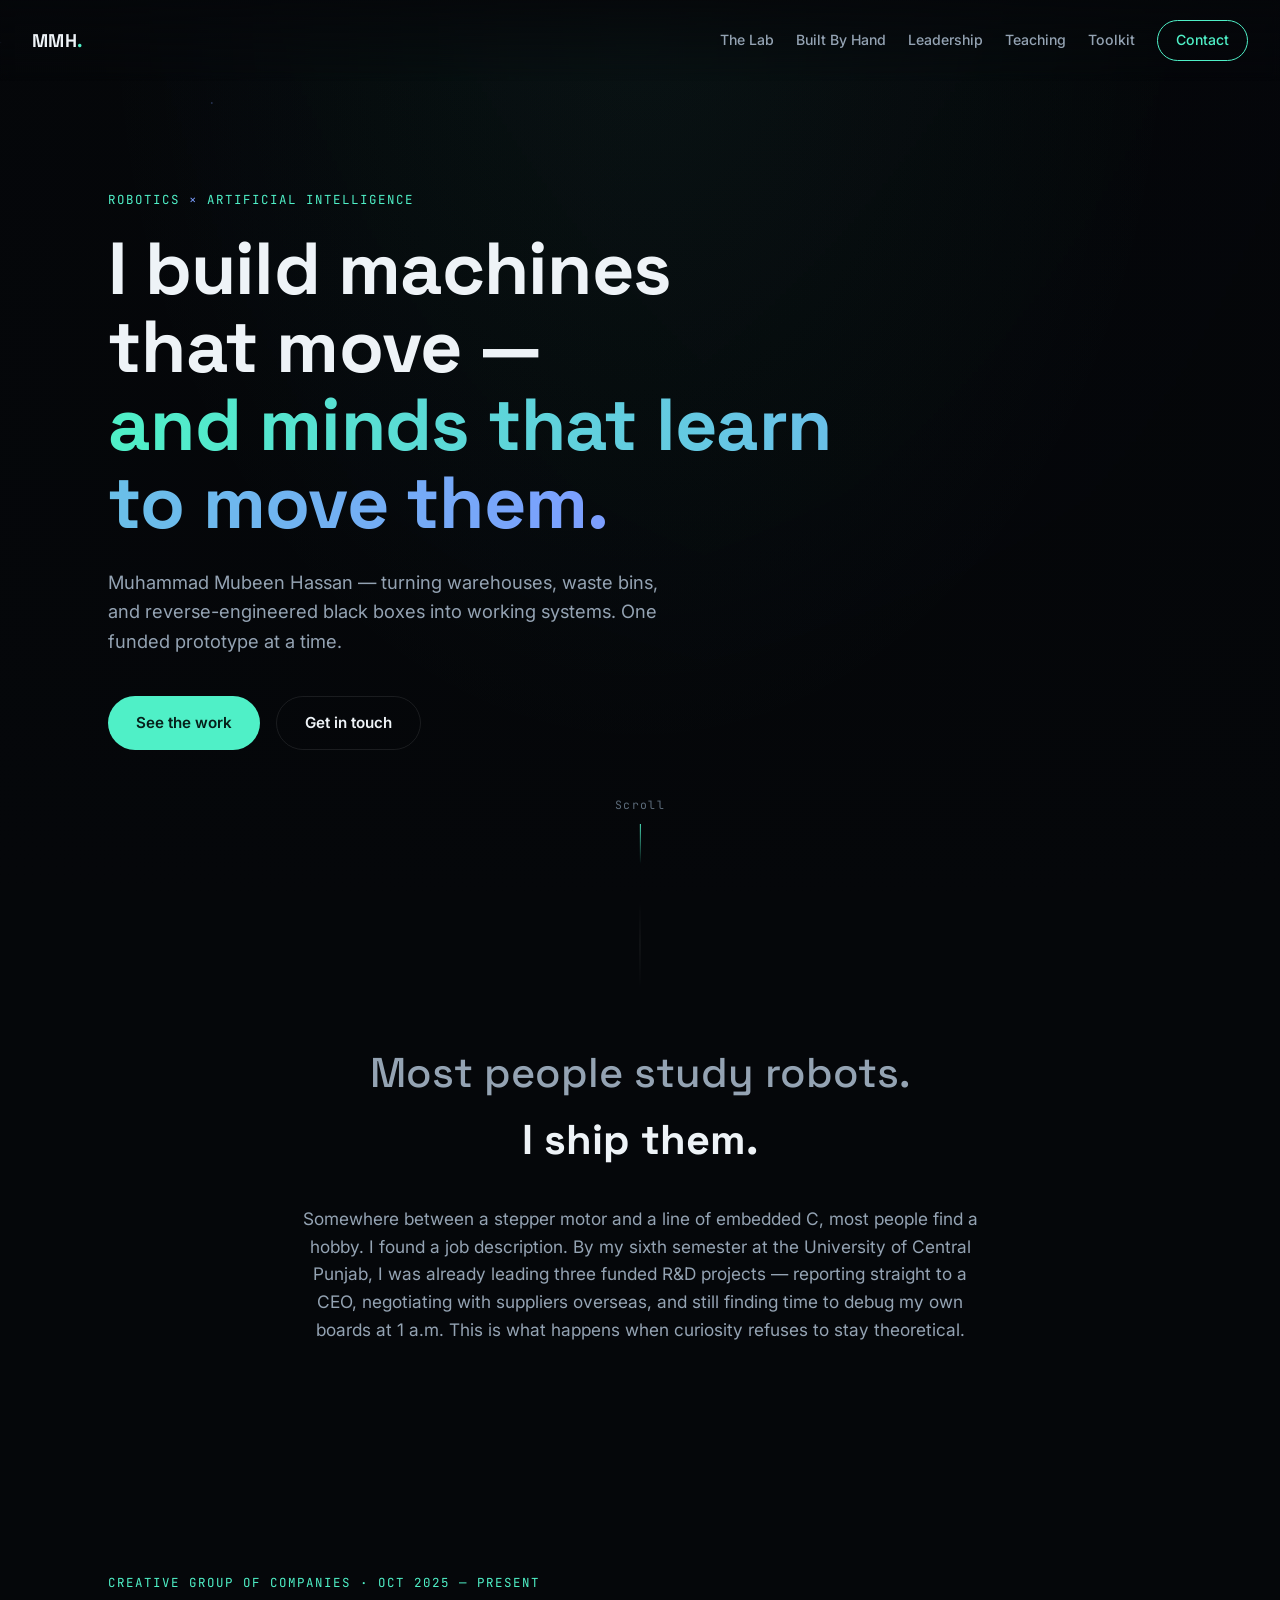
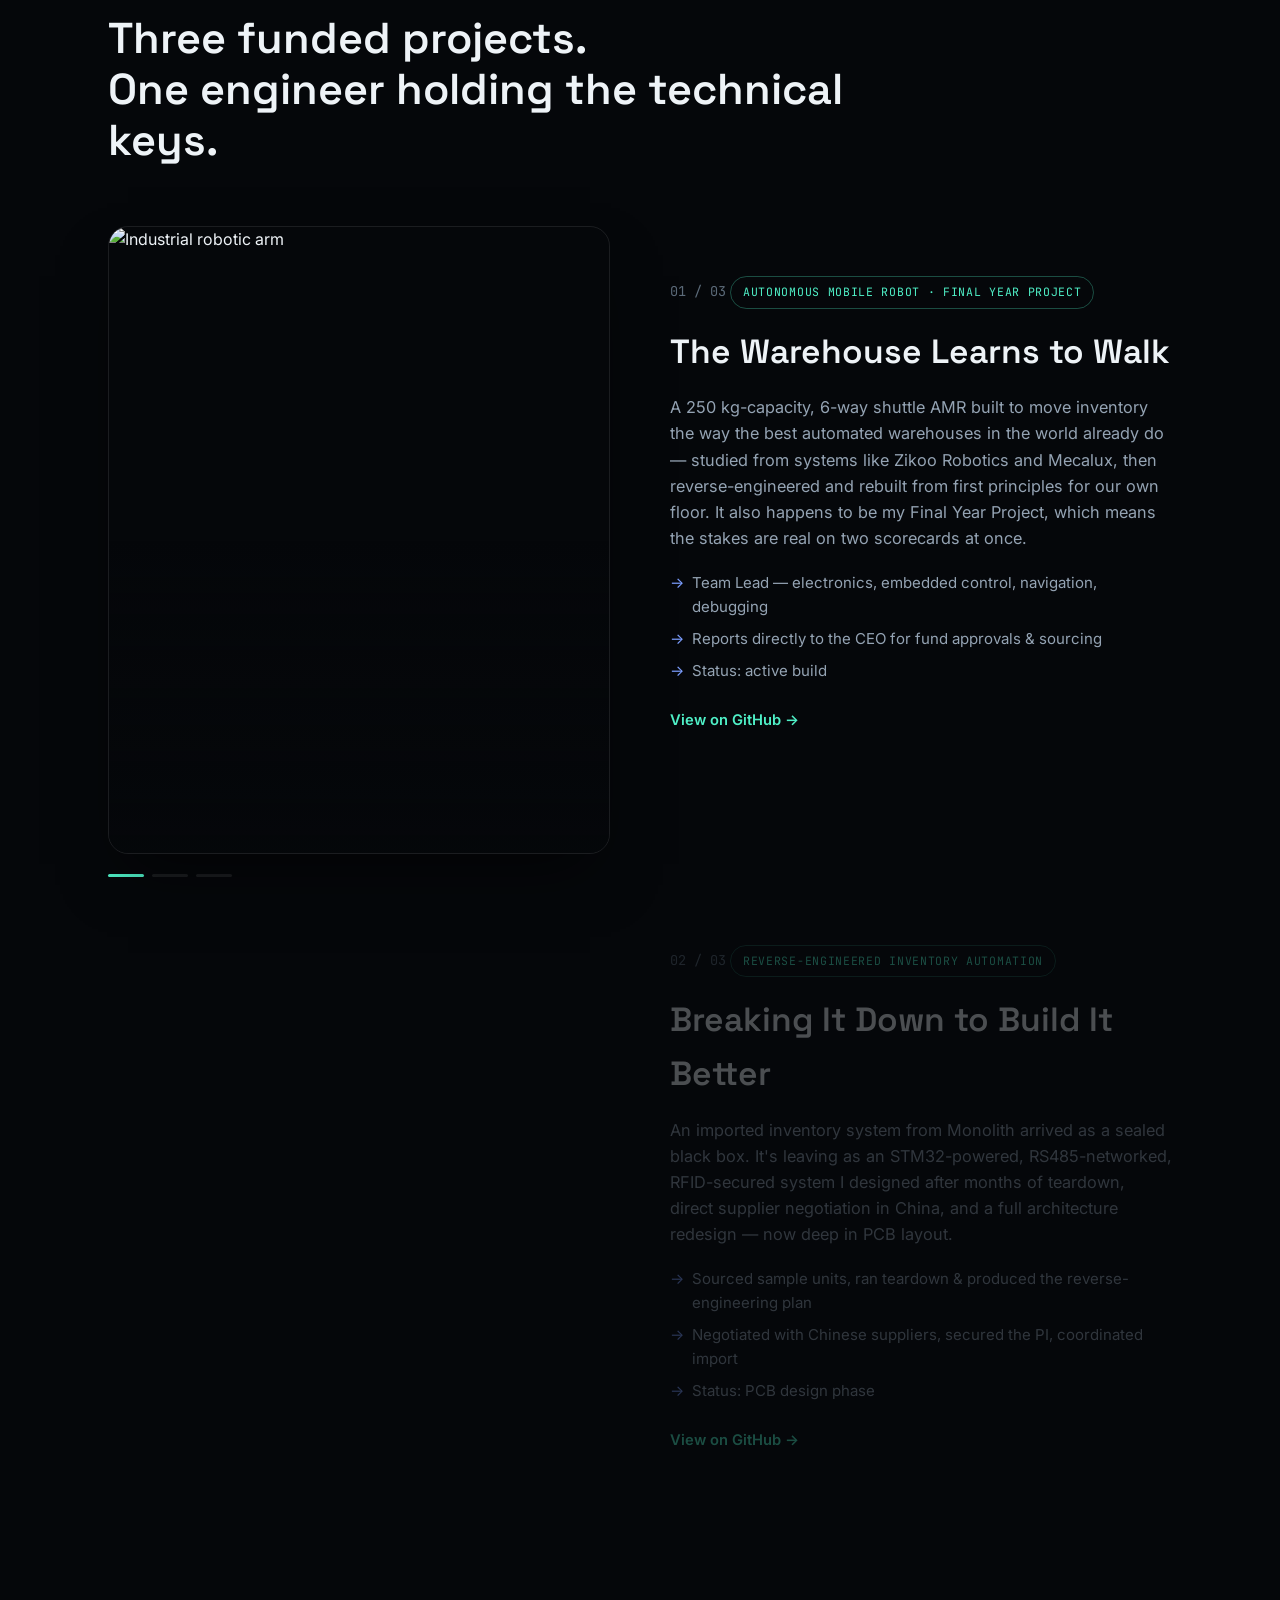
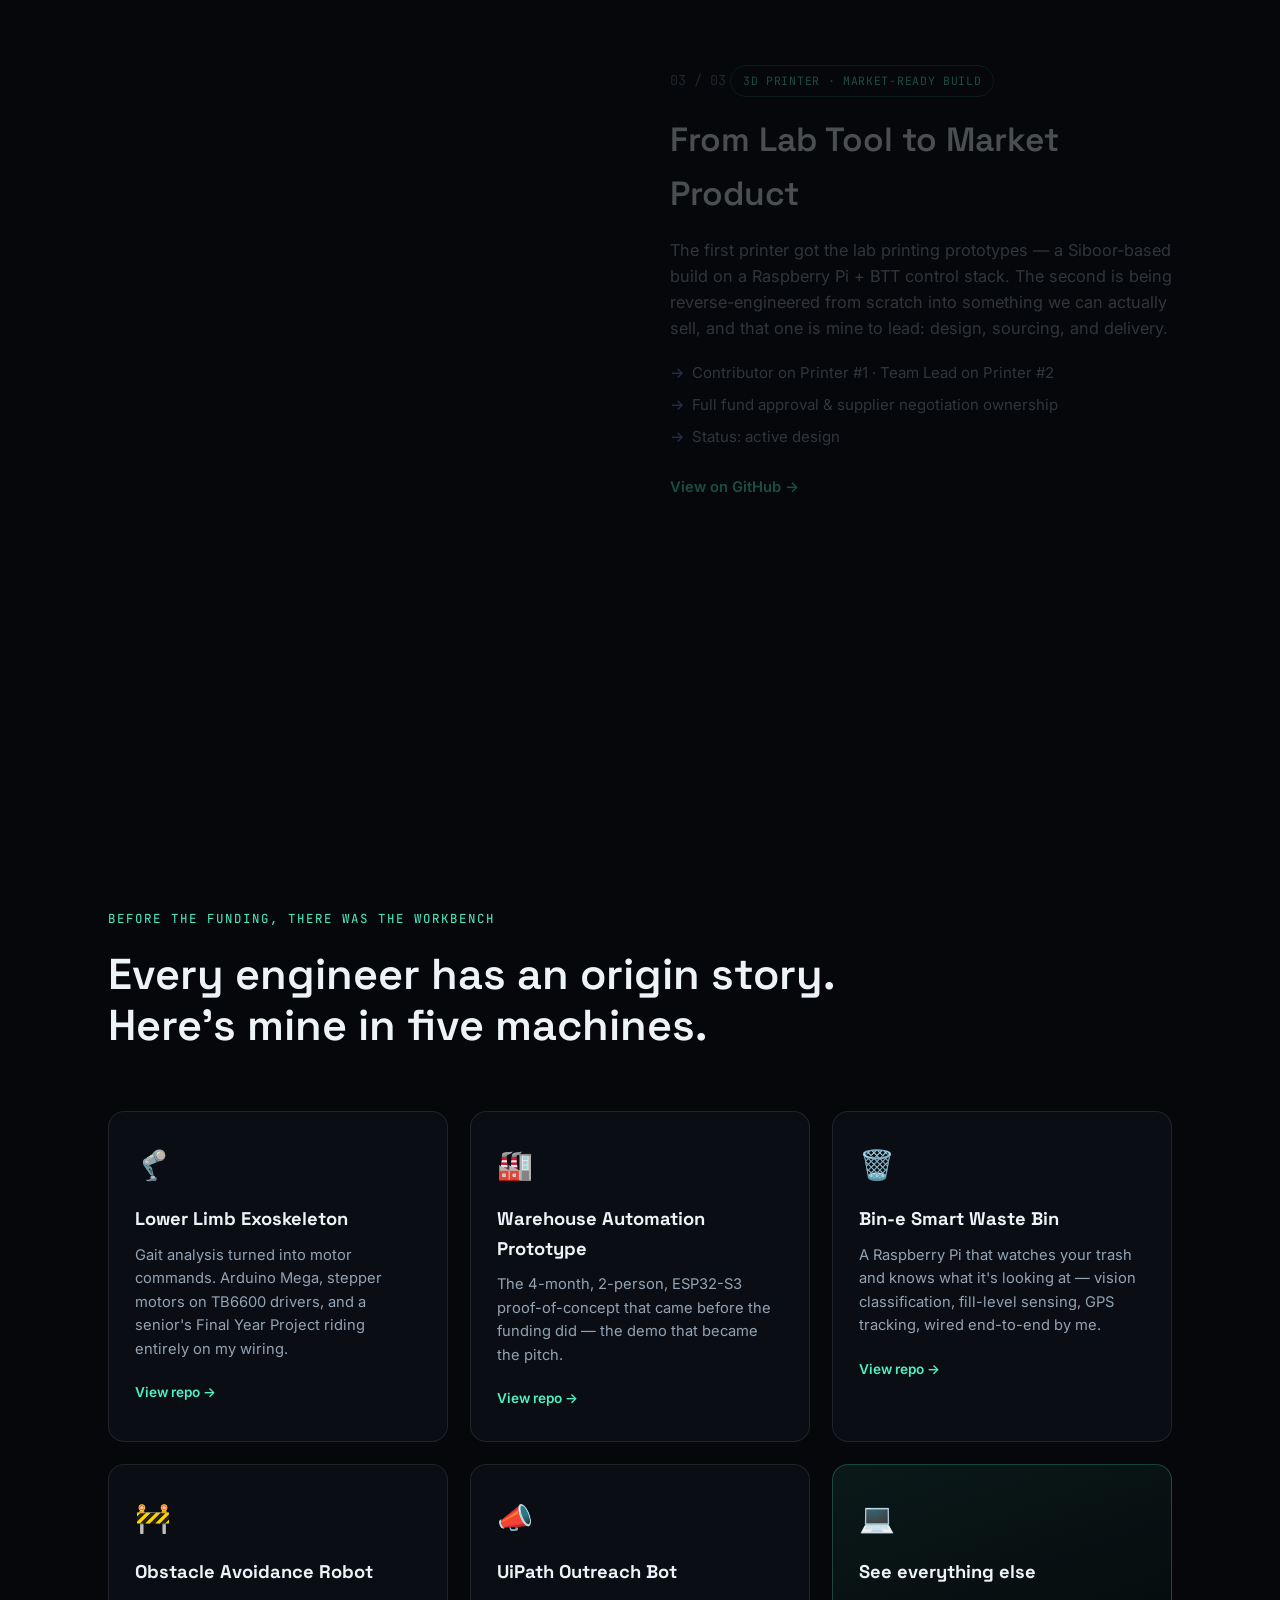
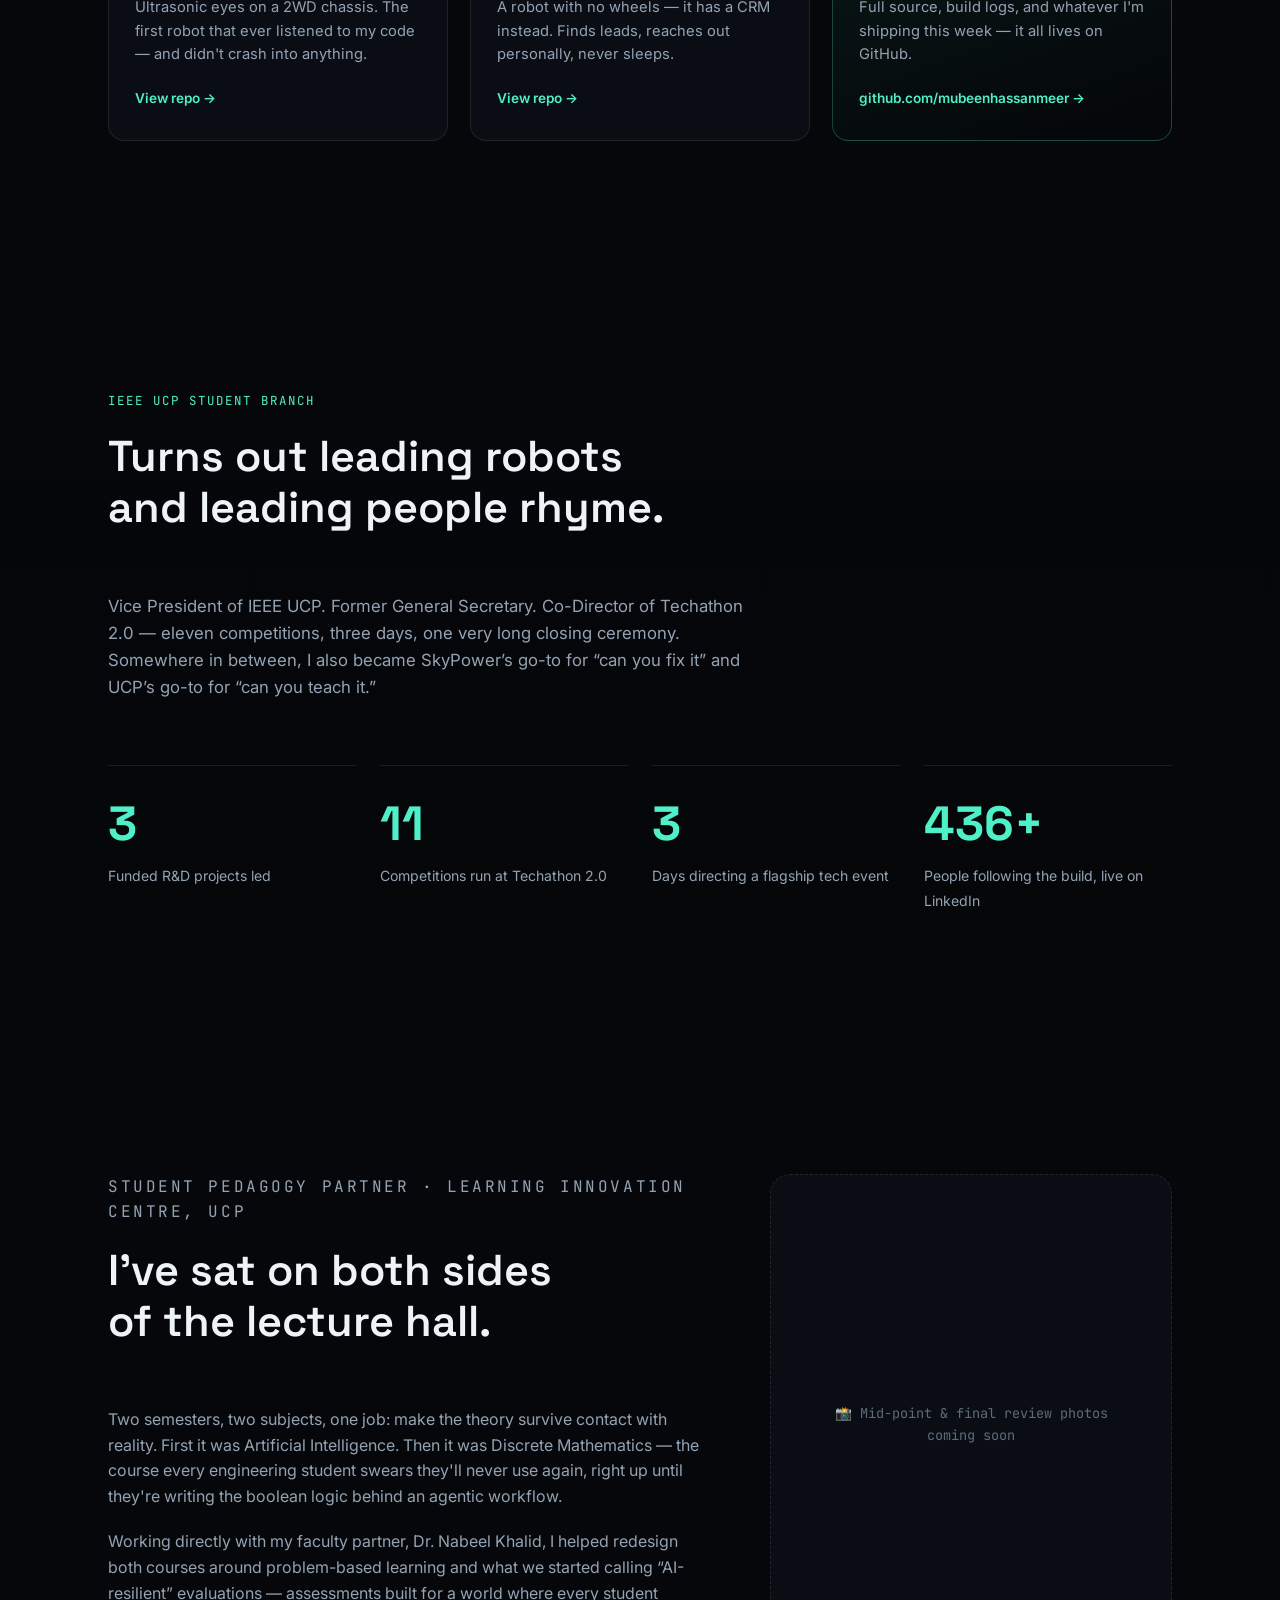
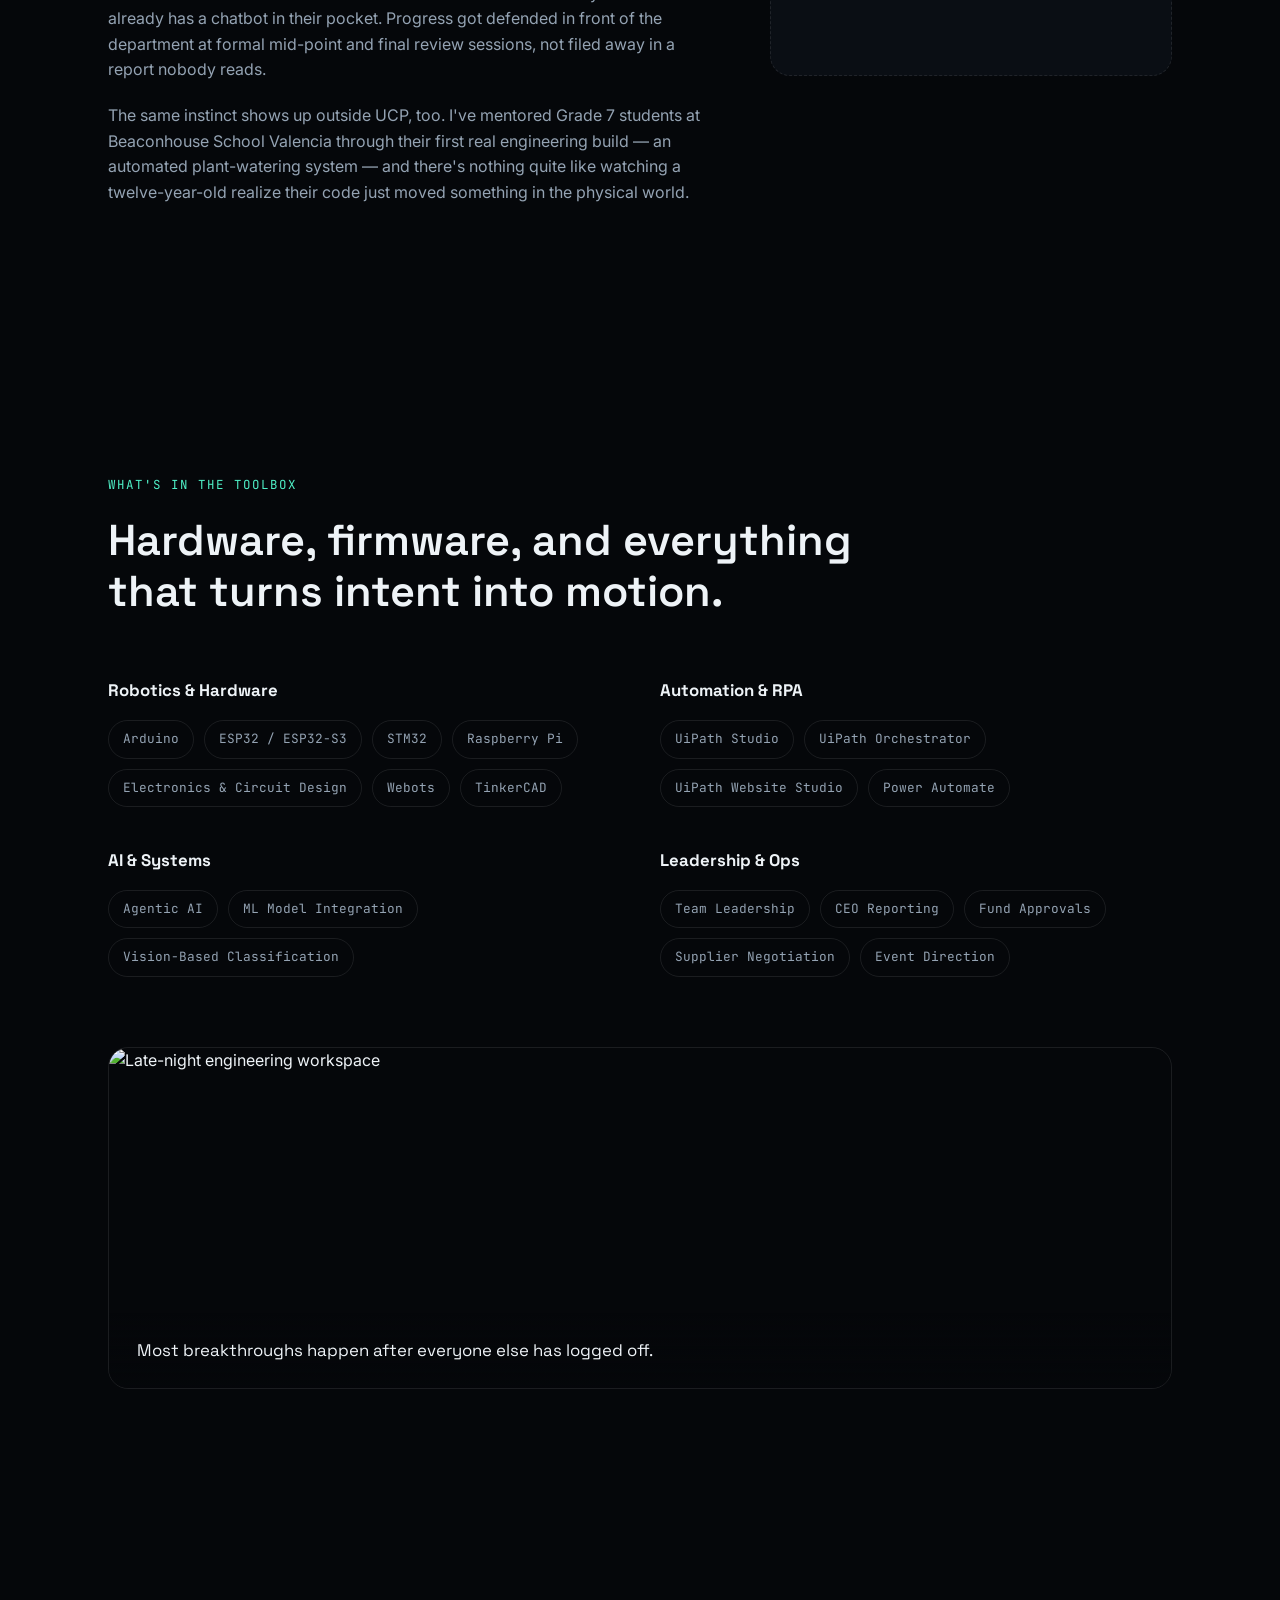
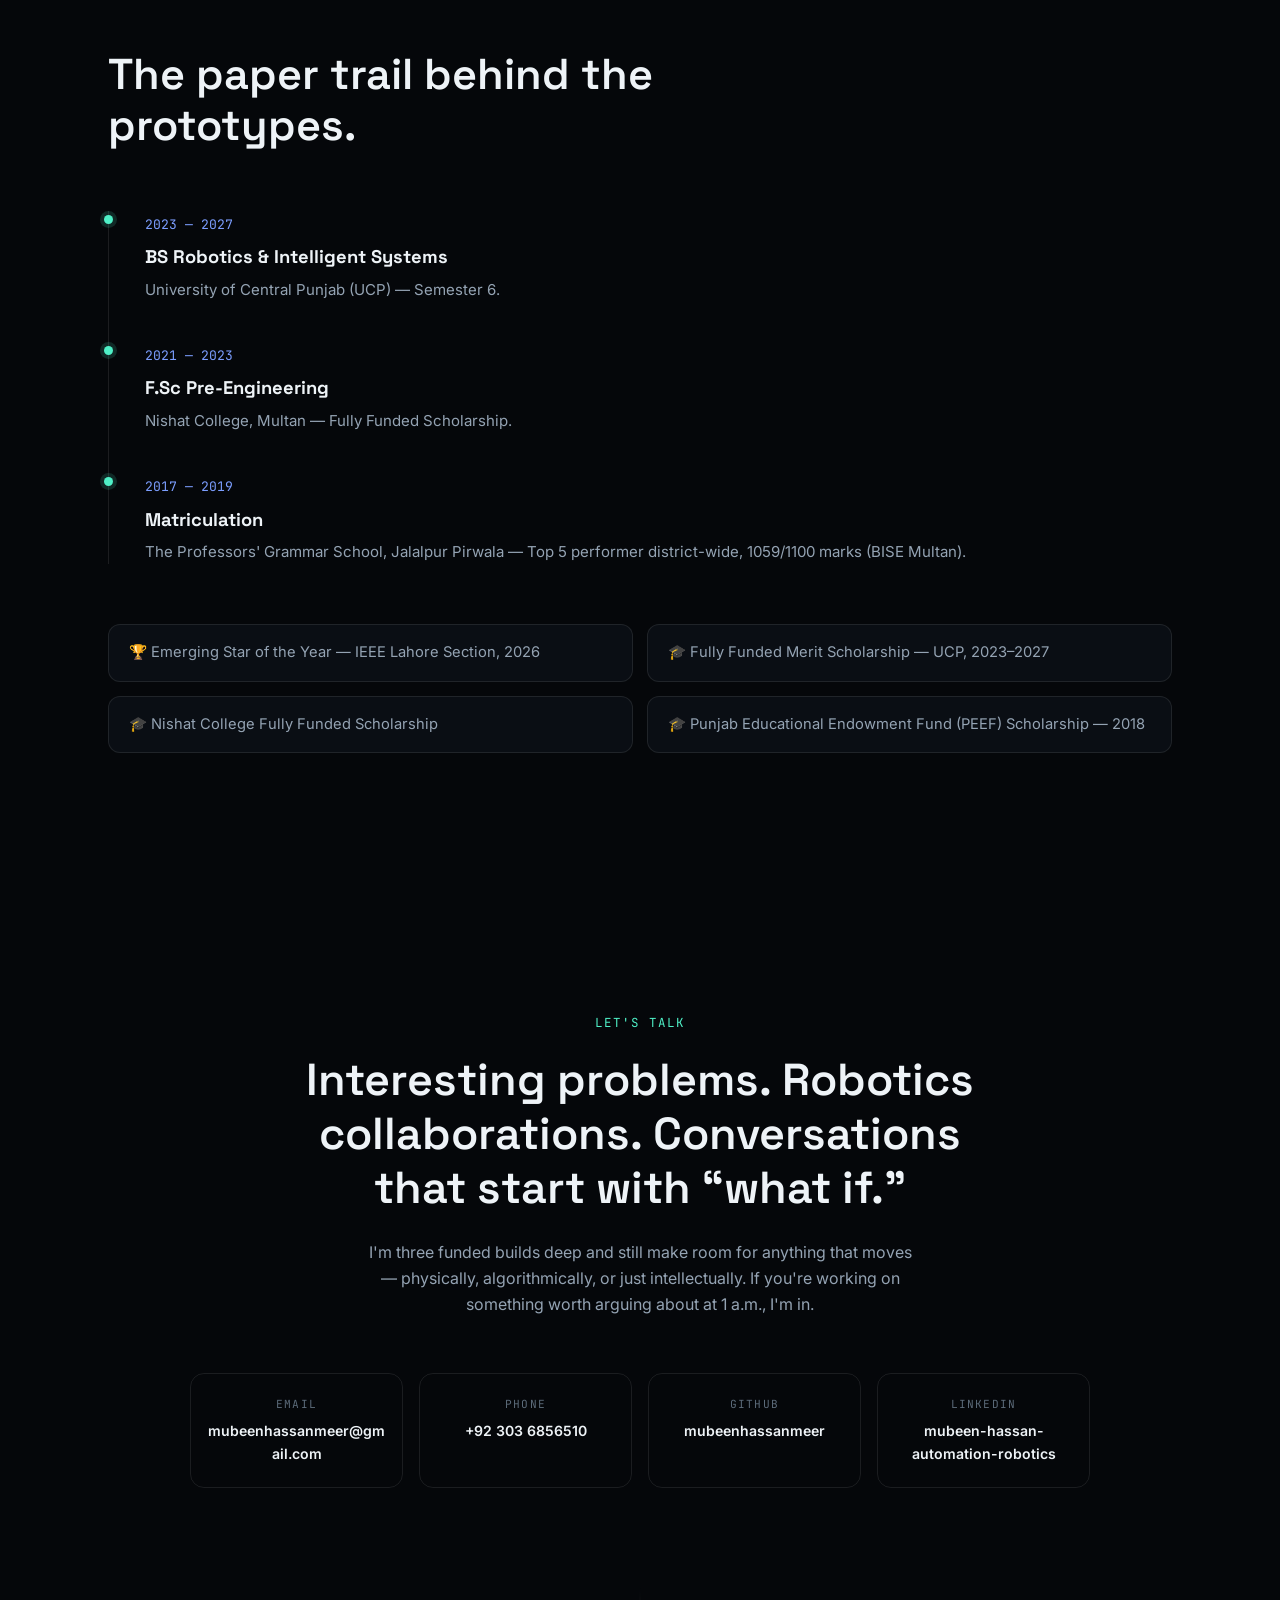
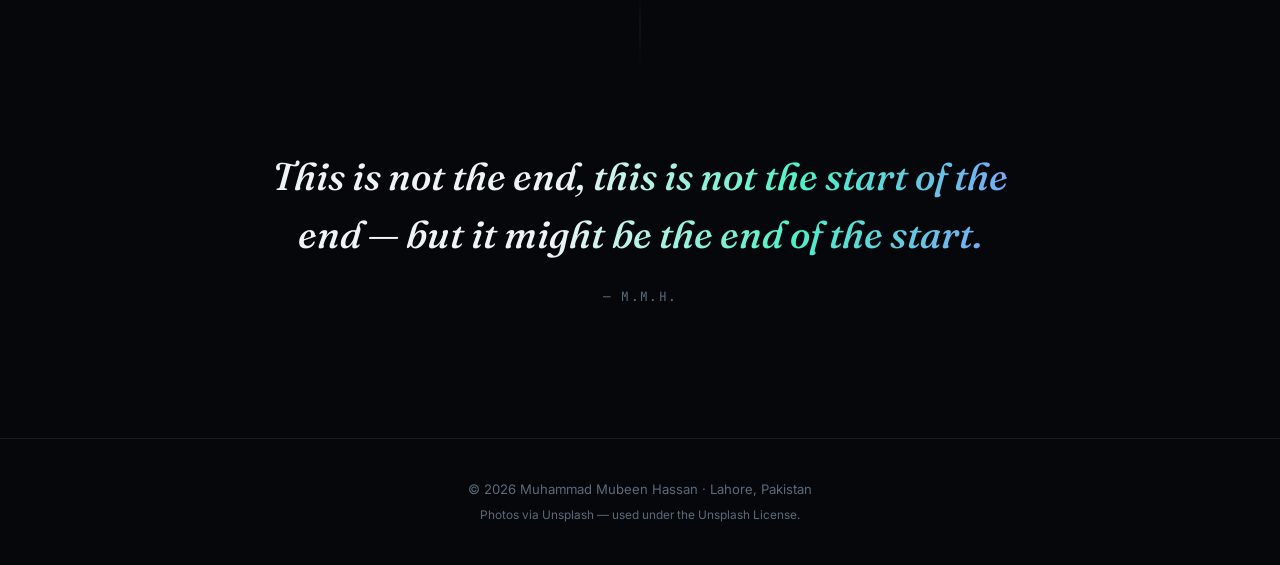
==== commit 13580f65: "Add Teaching section, closing quote, revise contact tone, update email" ====
--- a/index.html
+++ b/index.html
@@ -7,7 +7,7 @@
 <meta name="description" content="Robotics & AI engineer building autonomous machines, reverse-engineering industrial systems, and leading funded R&D teams.">
 <link rel="preconnect" href="https://fonts.googleapis.com">
 <link rel="preconnect" href="https://fonts.gstatic.com" crossorigin>
-<link href="https://fonts.googleapis.com/css2?family=Space+Grotesk:wght@400;500;600;700&family=Inter:wght@400;500;600;700;800&family=JetBrains+Mono:wght@400;500&display=swap" rel="stylesheet">
+<link href="https://fonts.googleapis.com/css2?family=Space+Grotesk:wght@400;500;600;700&family=Inter:wght@400;500;600;700;800&family=JetBrains+Mono:wght@400;500&family=Fraunces:ital,wght@0,500;1,500;1,600&display=swap" rel="stylesheet">
 <link rel="stylesheet" href="style.css">
 </head>
 <body>
@@ -24,6 +24,7 @@
     <a href="#lab" data-nav>The Lab</a>
     <a href="#garage" data-nav>Built By Hand</a>
     <a href="#command" data-nav>Leadership</a>
+    <a href="#teaching" data-nav>Teaching</a>
     <a href="#toolkit" data-nav>Toolkit</a>
     <a href="#contact" data-nav class="nav-cta">Contact</a>
   </div>
@@ -229,6 +230,32 @@
   </div>
 </section>
 
+<!-- ============ TEACHING ============ -->
+<section class="teaching" id="teaching">
+  <div class="container teaching-grid">
+    <div class="teaching-text">
+      <p class="eyebrow reveal">STUDENT PEDAGOGY PARTNER · LEARNING INNOVATION CENTRE, UCP</p>
+      <h2 class="section-title reveal">I've sat on both sides<br>of the lecture hall.</h2>
+      <p class="reveal">Two semesters, two subjects, one job: make the theory survive contact with
+      reality. First it was Artificial Intelligence. Then it was Discrete Mathematics — the course
+      every engineering student swears they'll never use again, right up until they're writing the
+      boolean logic behind an agentic workflow.</p>
+      <p class="reveal">Working directly with my faculty partner, Dr. Nabeel Khalid, I helped
+      redesign both courses around problem-based learning and what we started calling
+      &ldquo;AI-resilient&rdquo; evaluations — assessments built for a world where every student
+      already has a chatbot in their pocket. Progress got defended in front of the department at
+      formal mid-point and final review sessions, not filed away in a report nobody reads.</p>
+      <p class="reveal">The same instinct shows up outside UCP, too. I've mentored Grade 7 students
+      at Beaconhouse School Valencia through their first real engineering build — an automated
+      plant-watering system — and there's nothing quite like watching a twelve-year-old realize
+      their code just moved something in the physical world.</p>
+    </div>
+    <div class="teaching-media reveal">
+      <div class="media-placeholder-card">📸 Mid-point &amp; final review photos coming soon</div>
+    </div>
+  </div>
+</section>
+
 <!-- ============ TOOLKIT ============ -->
 <section class="toolkit" id="toolkit">
   <div class="container">
@@ -274,7 +301,7 @@
 <section class="timeline-section" id="timeline">
   <div class="container">
     <p class="eyebrow reveal">HOW I GOT HERE</p>
-    <h2 class="section-title reveal">Education &amp; milestones.</h2>
+    <h2 class="section-title reveal">The paper trail behind the prototypes.</h2>
 
     <div class="timeline">
       <div class="tl-item reveal">
@@ -306,16 +333,16 @@
 <!-- ============ CONTACT ============ -->
 <section class="contact" id="contact">
   <div class="container">
-    <p class="eyebrow reveal">OPEN TO</p>
-    <h2 class="contact-title reveal">Research internships. Robotics<br>collaborations. Conversations that<br>start with &ldquo;what if.&rdquo;</h2>
-    <p class="reveal contact-body">Currently building three funded R&amp;D projects by day and hunting international
-      opportunities by night. If you're working on something that moves — physically or
-      algorithmically — let's talk.</p>
+    <p class="eyebrow reveal">LET'S TALK</p>
+    <h2 class="contact-title reveal">Interesting problems. Robotics<br>collaborations. Conversations<br>that start with &ldquo;what if.&rdquo;</h2>
+    <p class="reveal contact-body">I'm three funded builds deep and still make room for anything that
+      moves — physically, algorithmically, or just intellectually. If you're working on something
+      worth arguing about at 1 a.m., I'm in.</p>
 
     <div class="contact-links reveal">
-      <a href="mailto:mobinmeer5@gmail.com" class="contact-link">
+      <a href="mailto:mubeenhassanmeer@gmail.com" class="contact-link">
         <span class="cl-label">Email</span>
-        <span class="cl-value">mobinmeer5@gmail.com</span>
+        <span class="cl-value">mubeenhassanmeer@gmail.com</span>
       </a>
       <a href="tel:+923036856510" class="contact-link">
         <span class="cl-label">Phone</span>
@@ -330,6 +357,14 @@
         <span class="cl-value">mubeen-hassan-automation-robotics</span>
       </a>
     </div>
+  </div>
+</section>
+
+<!-- ============ CLOSING QUOTE ============ -->
+<section class="closing-quote">
+  <div class="container">
+    <p class="quote-text reveal">This is not the end, this is not the start of the end — but it might be the end of the start.</p>
+    <span class="quote-sign reveal">— M.M.H.</span>
   </div>
 </section>
 
--- a/style.css
+++ b/style.css
@@ -13,6 +13,7 @@
   --font-head: 'Space Grotesk', -apple-system, sans-serif;
   --font-body: 'Inter', -apple-system, sans-serif;
   --font-mono: 'JetBrains Mono', monospace;
+  --font-serif: 'Fraunces', Georgia, serif;
   --container: 1120px;
 }
 
@@ -63,7 +64,7 @@
 }
 .nav-logo { font-family: var(--font-head); font-weight: 700; font-size: 1.15rem; letter-spacing: 0.02em; }
 .nav-logo .dot { color: var(--accent); }
-.nav-links { display: flex; gap: 28px; align-items: center; }
+.nav-links { display: flex; gap: 22px; align-items: center; }
 .nav-links a { font-size: 0.88rem; color: var(--ink-dim); font-weight: 500; transition: color 0.2s; }
 .nav-links a:hover, .nav-links a.active { color: var(--ink); }
 .nav-cta {
@@ -253,6 +254,18 @@
 }
 .stat-label { color: var(--ink-dim); font-size: 0.88rem; }
 
+/* ===== Teaching ===== */
+.teaching { padding: 130px 0; }
+.teaching-grid { display: grid; grid-template-columns: 1.2fr 0.8fr; gap: 60px; align-items: start; }
+.teaching-text p { color: var(--ink-dim); font-size: 1rem; margin-bottom: 20px; }
+.teaching-media { position: sticky; top: 120px; }
+.media-placeholder-card {
+  aspect-ratio: 4/5; border-radius: 20px; border: 1px dashed var(--line);
+  background: var(--bg-1);
+  display: flex; align-items: center; justify-content: center; text-align: center; padding: 40px;
+  color: var(--ink-dimmer); font-family: var(--font-mono); font-size: 0.85rem; line-height: 1.6;
+}
+
 /* ===== Toolkit ===== */
 .toolkit { padding: 120px 0; }
 .toolkit-grid { display: grid; grid-template-columns: repeat(2, 1fr); gap: 40px; margin-bottom: 70px; }
@@ -308,6 +321,37 @@
 .cl-label { font-family: var(--font-mono); font-size: 0.7rem; letter-spacing: 0.1em; text-transform: uppercase; color: var(--ink-dimmer); }
 .cl-value { font-size: 0.88rem; font-weight: 600; word-break: break-word; }
 
+/* ===== Closing quote ===== */
+.closing-quote {
+  padding: 160px 24px 130px;
+  text-align: center;
+  position: relative;
+}
+.closing-quote::before {
+  content: '';
+  position: absolute; top: 0; left: 50%; transform: translateX(-50%);
+  width: 1px; height: 80px;
+  background: linear-gradient(var(--bg), var(--line), var(--bg));
+}
+.quote-text {
+  font-family: var(--font-serif);
+  font-style: italic;
+  font-weight: 500;
+  font-size: clamp(1.5rem, 3.4vw, 2.4rem);
+  line-height: 1.5;
+  max-width: 780px;
+  margin: 0 auto 24px;
+  background: linear-gradient(100deg, var(--ink) 40%, var(--accent) 70%, var(--accent-2));
+  -webkit-background-clip: text; background-clip: text; color: transparent;
+}
+.quote-sign {
+  display: block;
+  font-family: var(--font-mono);
+  font-size: 0.8rem;
+  letter-spacing: 0.1em;
+  color: var(--ink-dimmer);
+}
+
 .footer {
   text-align: center; padding: 40px 24px; border-top: 1px solid var(--line);
   color: var(--ink-dimmer); font-size: 0.82rem;
@@ -321,6 +365,8 @@
   .lab-panels { gap: 60px; padding-bottom: 10px; }
   .lab-panel { opacity: 1; }
   .garage-grid { grid-template-columns: repeat(2, 1fr); }
+  .teaching-grid { grid-template-columns: 1fr; }
+  .teaching-media { position: relative; top: 0; order: -1; }
   .toolkit-grid { grid-template-columns: 1fr; }
   .stats-row { grid-template-columns: repeat(2, 1fr); }
   .achievements { grid-template-columns: 1fr; }
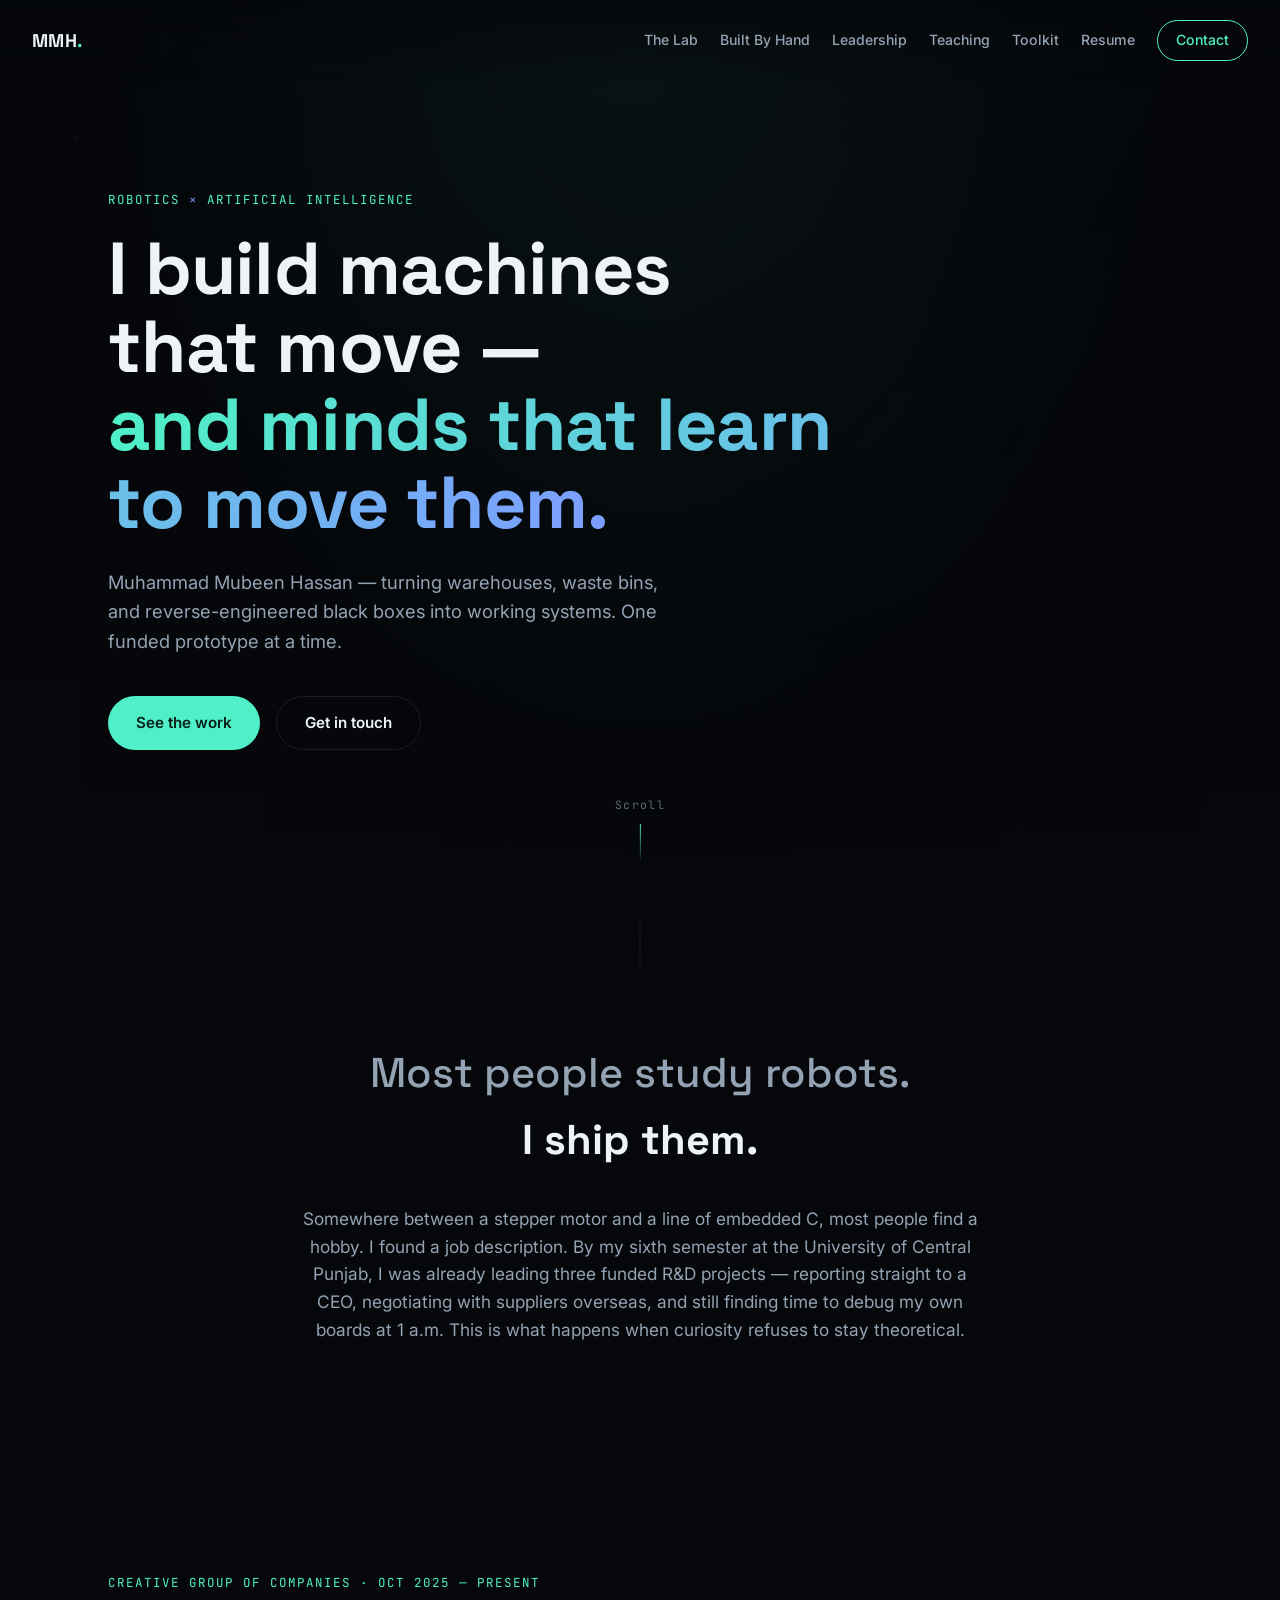
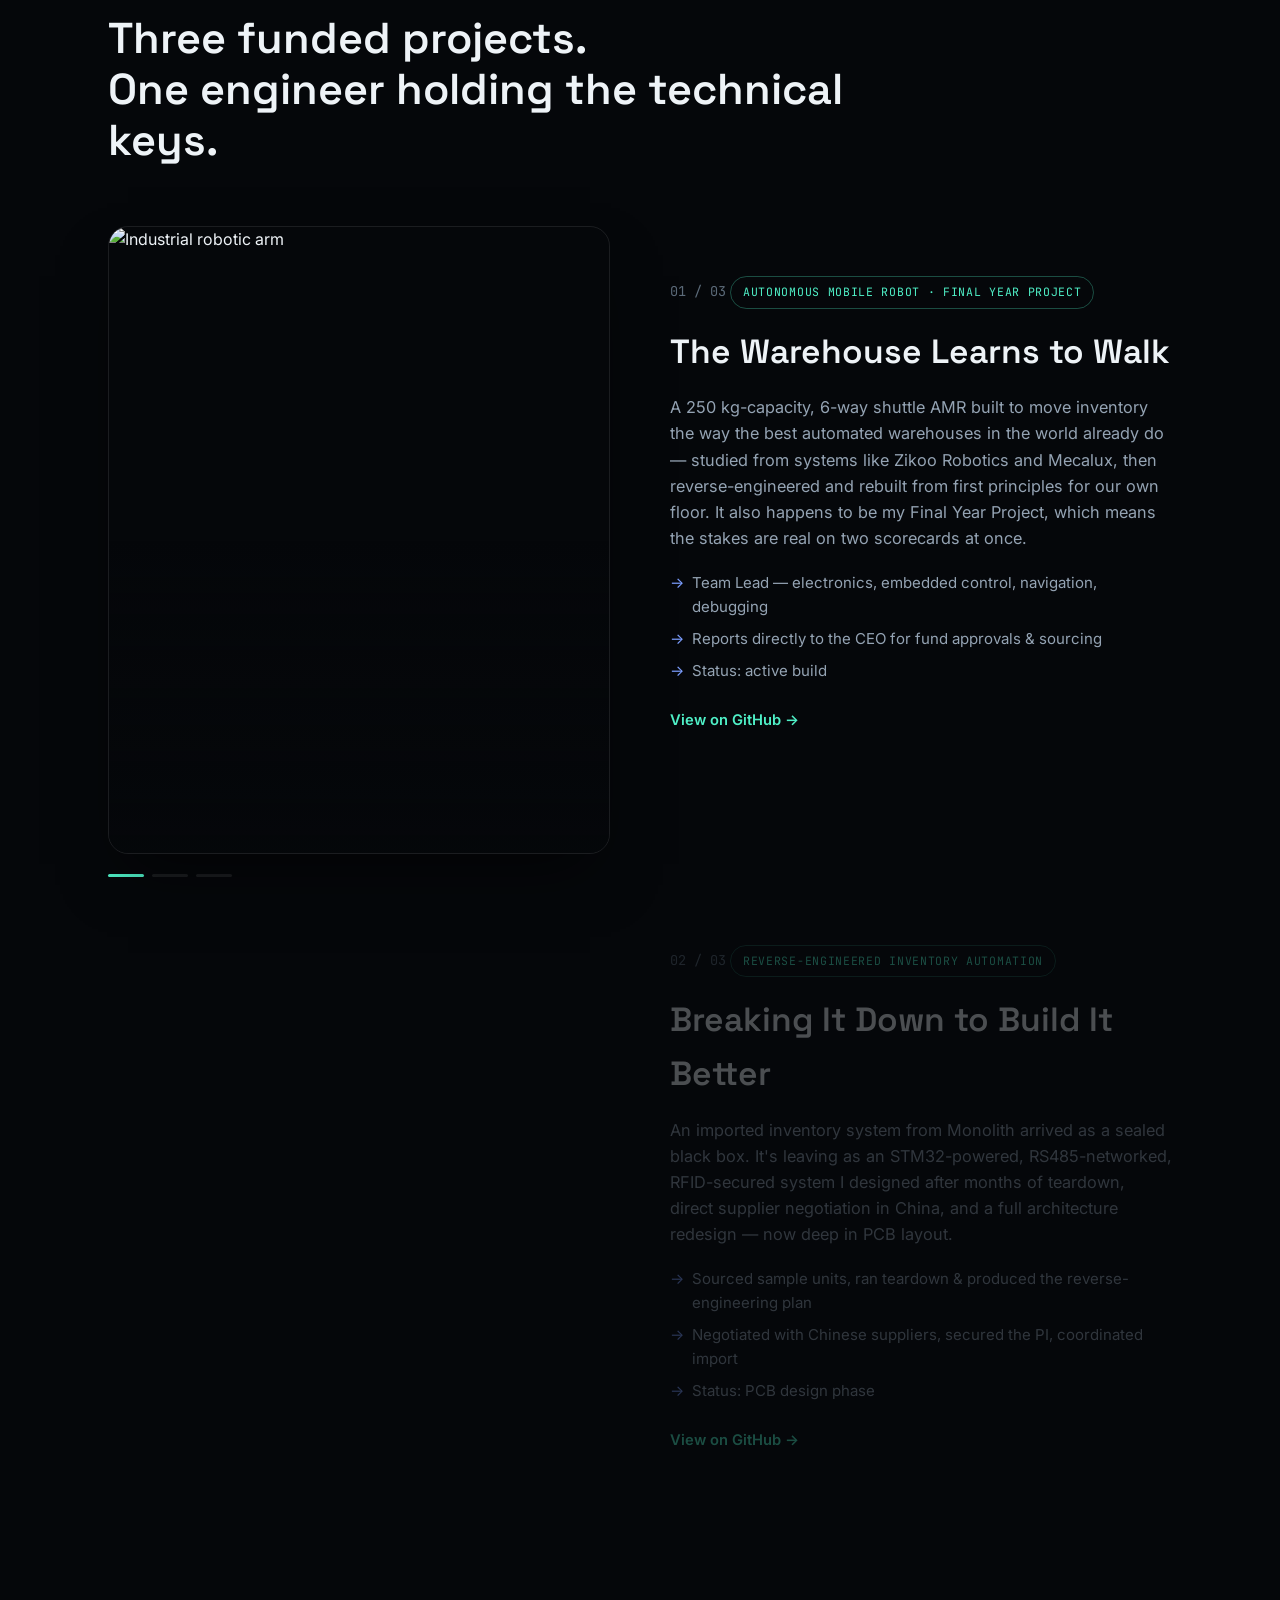
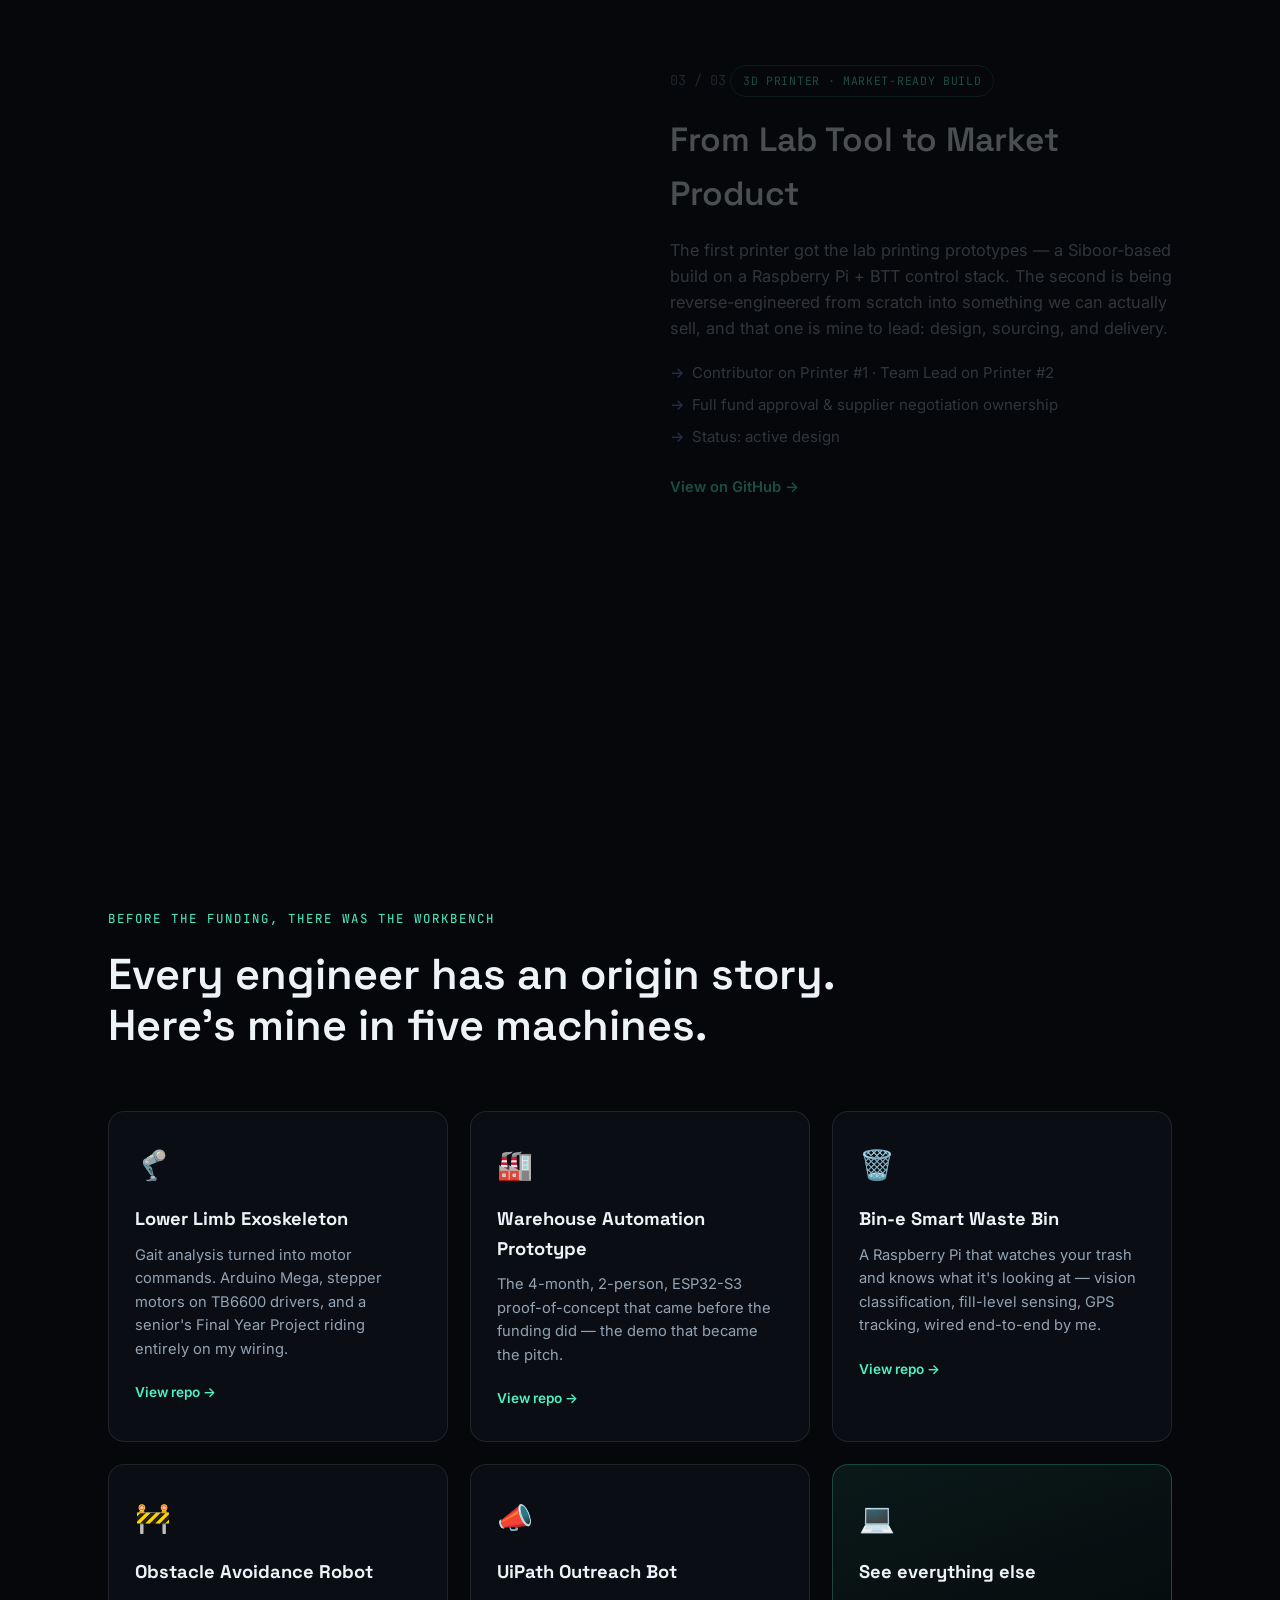
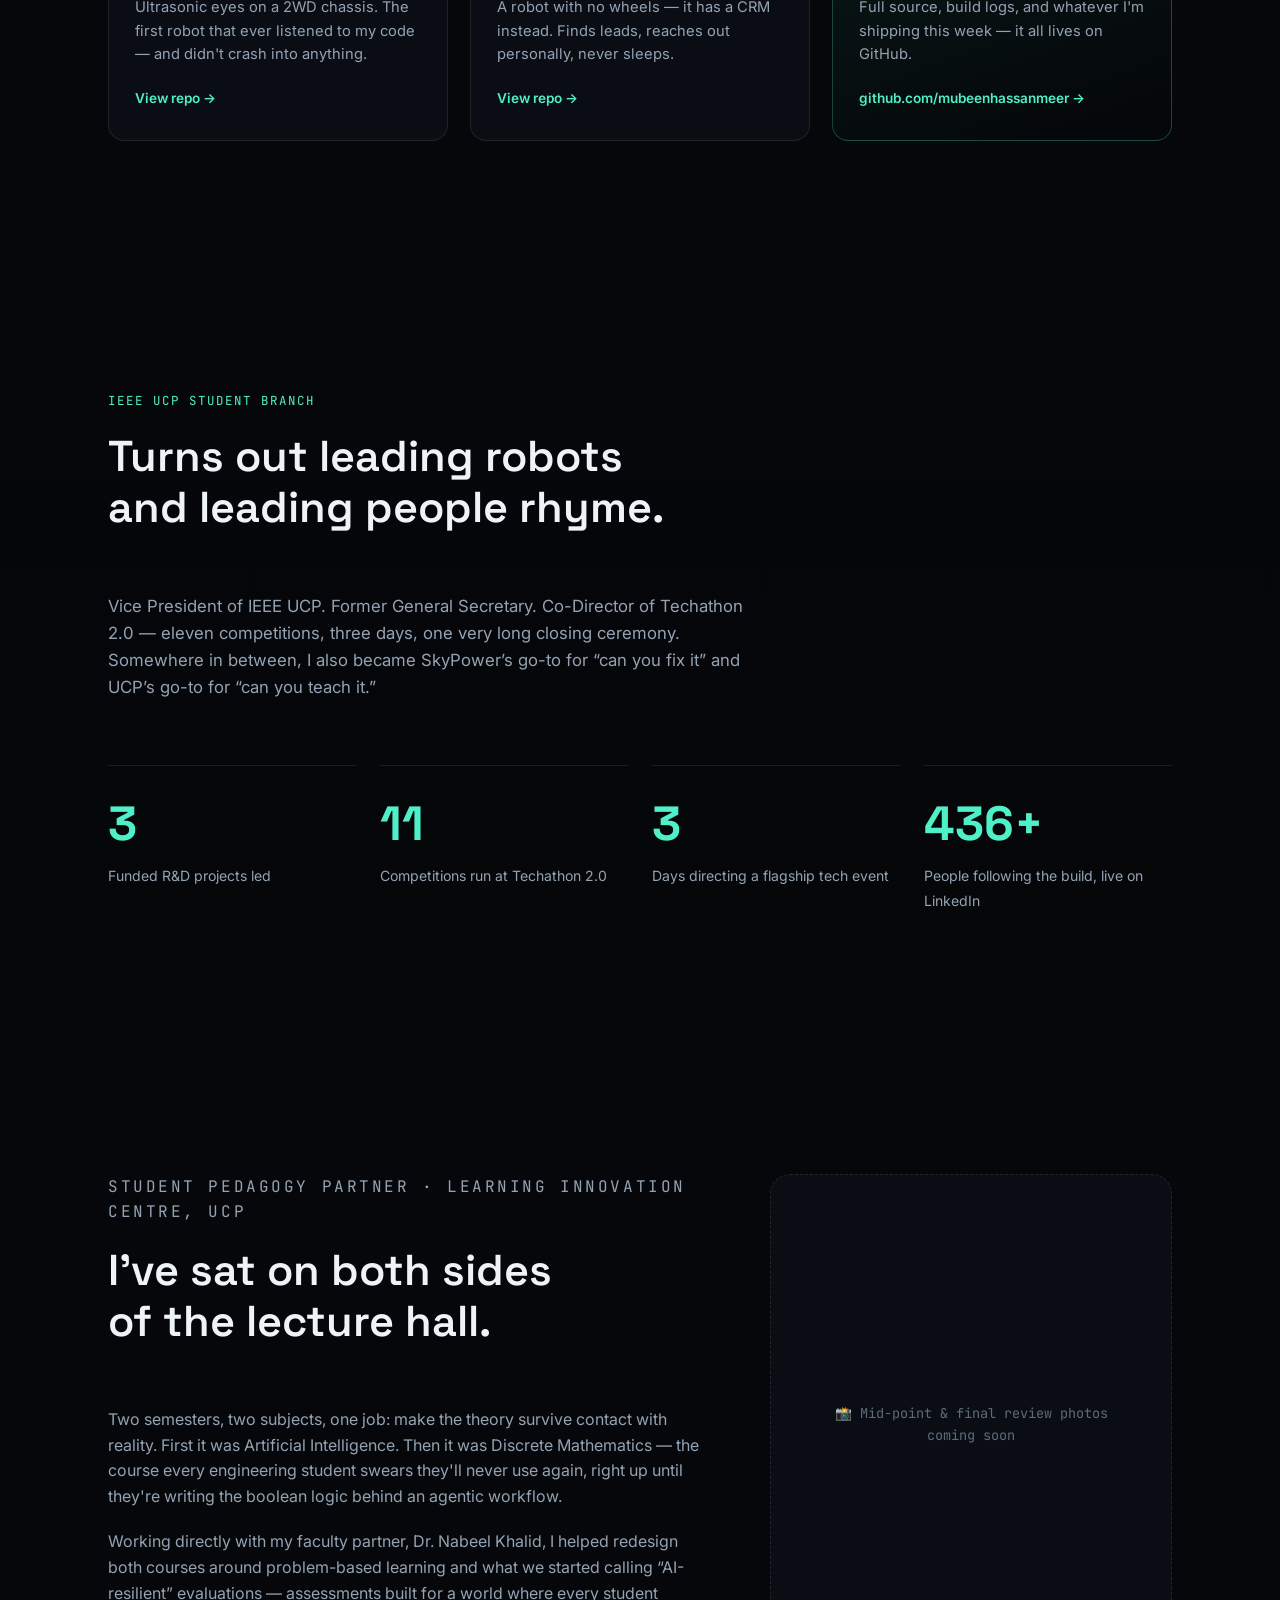
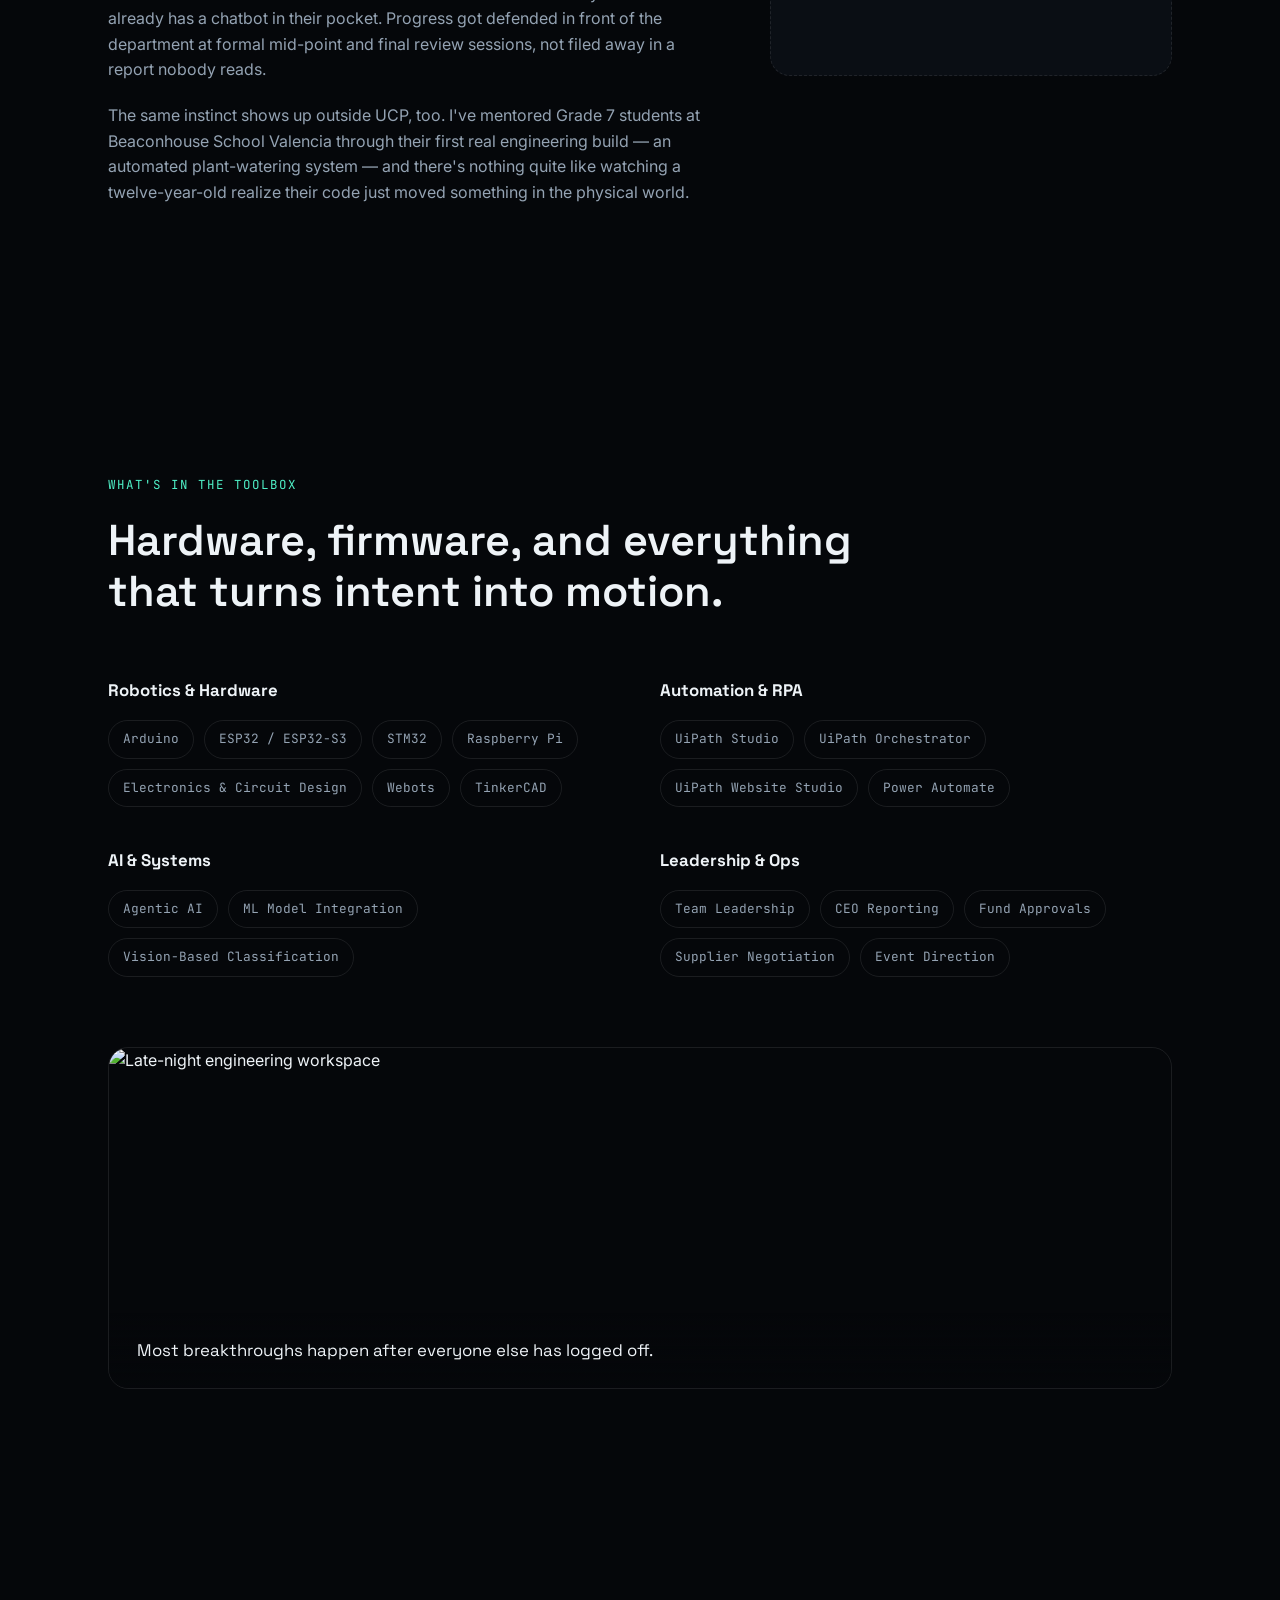
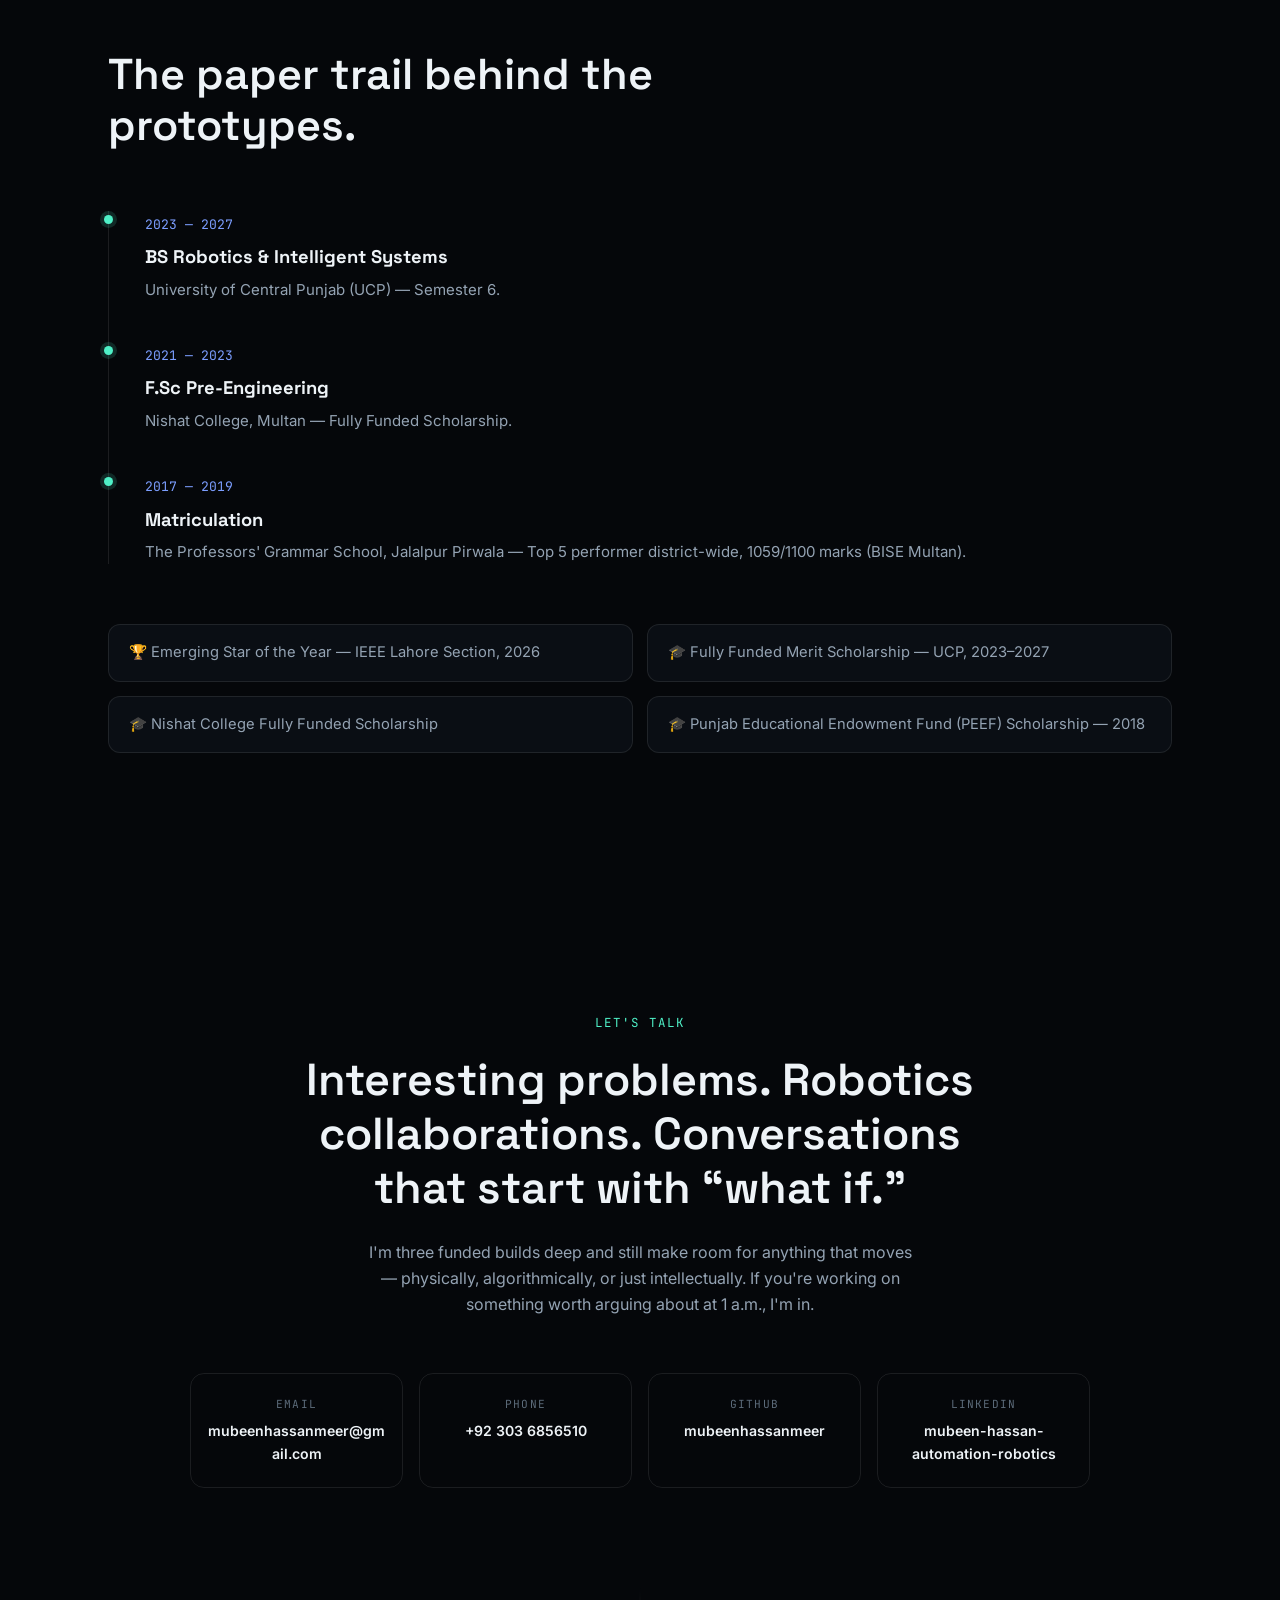
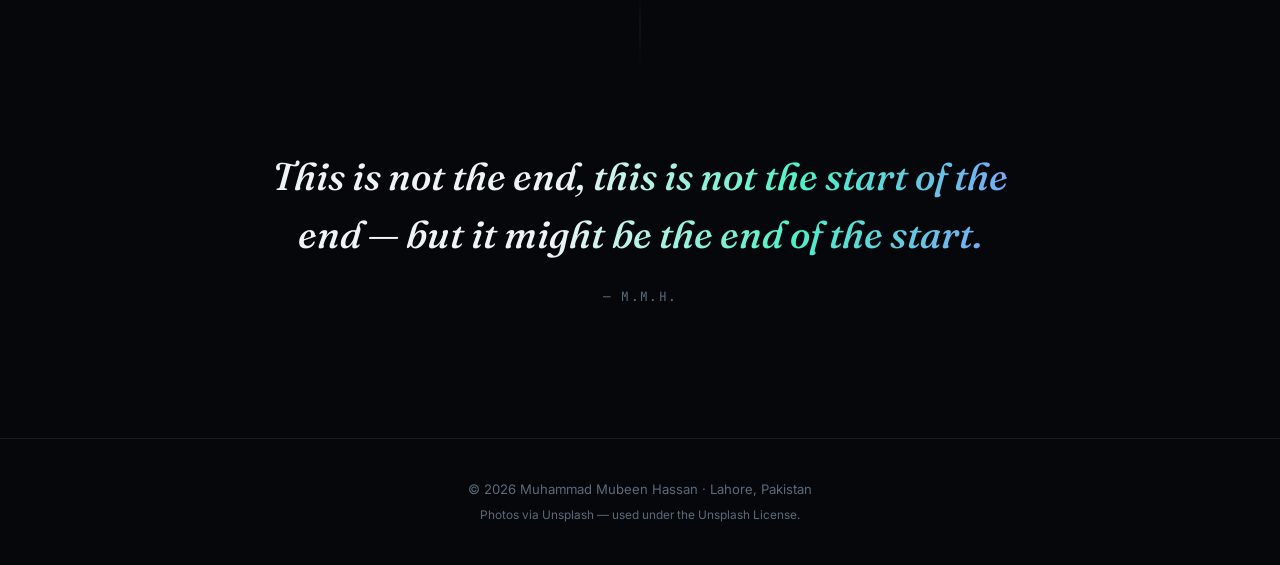
==== commit 2beba02b: "Add resume page with latest PDF" ====
--- a/index.html
+++ b/index.html
@@ -26,6 +26,7 @@
     <a href="#command" data-nav>Leadership</a>
     <a href="#teaching" data-nav>Teaching</a>
     <a href="#toolkit" data-nav>Toolkit</a>
+    <a href="resume.html">Resume</a>
     <a href="#contact" data-nav class="nav-cta">Contact</a>
   </div>
 </nav>
